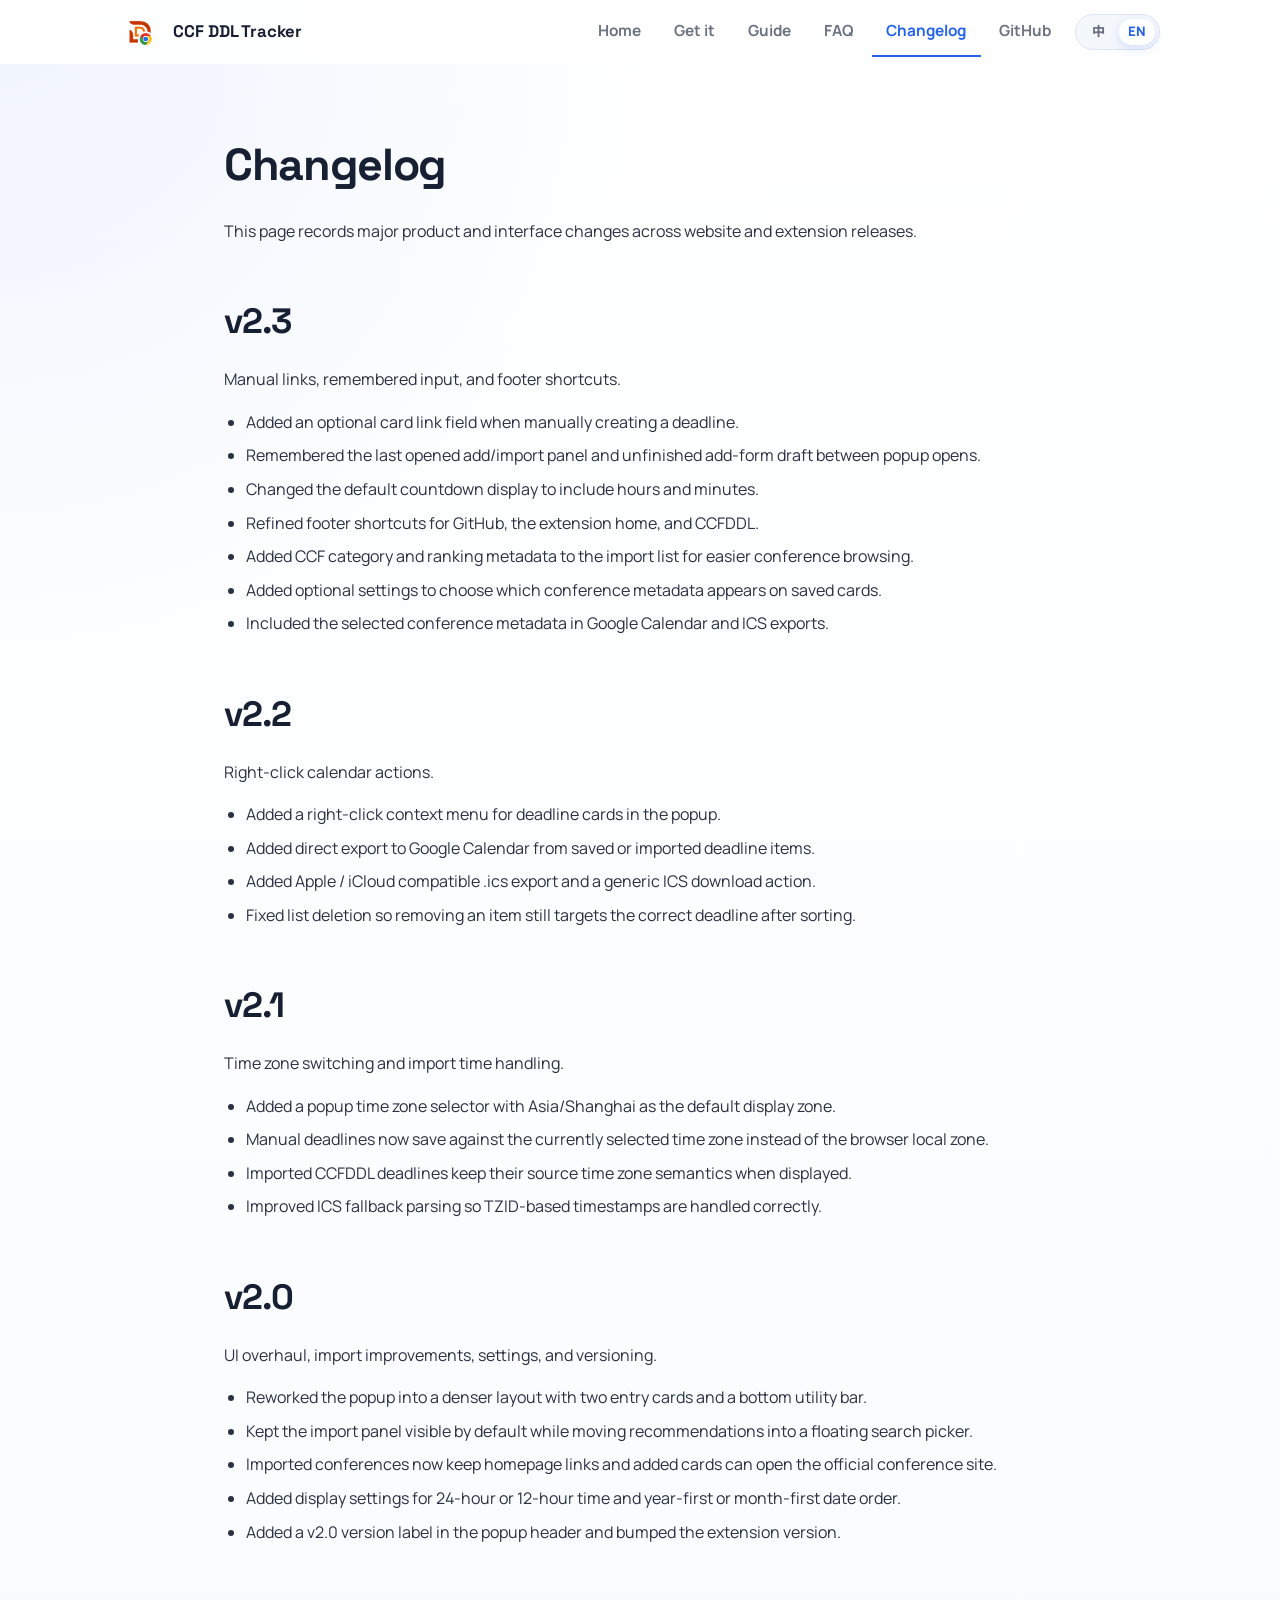
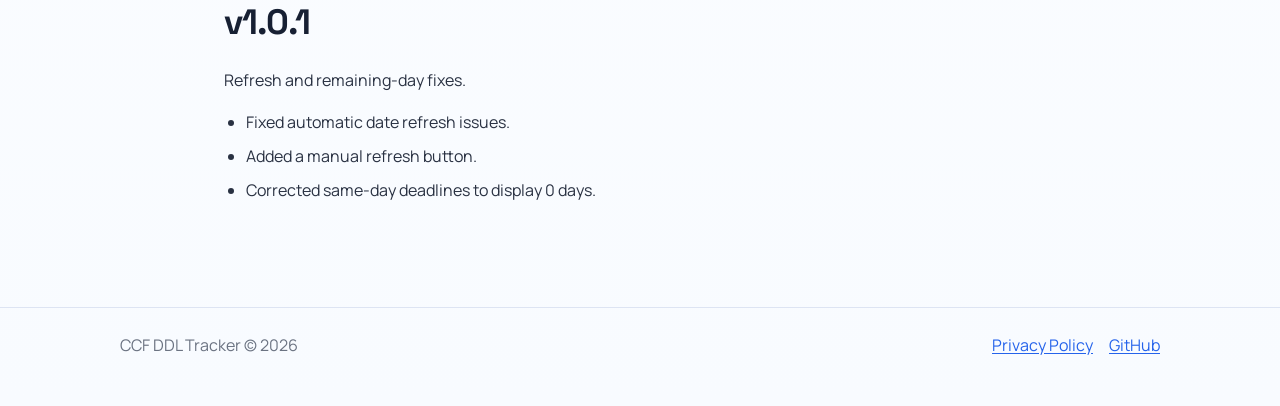
==== website/changelog/index.html @ a26efbf6 "update v2.3" ====
<!DOCTYPE html>
<html lang="en">
<head>
    <meta charset="UTF-8">
    <meta name="viewport" content="width=device-width, initial-scale=1.0">
    <meta
        name="description"
        content="Release notes and update history for CCF DDL Tracker."
        data-i18n-content="meta.description"
    >
    <title>CCF DDL Tracker｜Changelog</title>
    <link rel="preconnect" href="https://fonts.googleapis.com">
    <link rel="preconnect" href="https://fonts.gstatic.com" crossorigin>
    <link
        href="https://fonts.googleapis.com/css2?family=Manrope:wght@400;500;600;700;800&amp;family=Noto+Sans+SC:wght@400;500;600;700;800&amp;family=Space+Grotesk:wght@500;700&amp;display=swap"
        rel="stylesheet"
    >
    <link rel="icon" href="../favicon-16x16.png?v=20260415-logo-large" type="image/png" sizes="16x16">
    <link rel="icon" href="../favicon-32x32.png?v=20260415-logo-large" type="image/png" sizes="32x32">
    <link rel="shortcut icon" href="../favicon-32x32.png?v=20260415-logo-large" type="image/png">
    <link rel="apple-touch-icon" href="../apple-touch-icon.png?v=20260415-logo-large">
    <link rel="stylesheet" href="../style.css">
</head>
<body data-page="changelog">
    <header class="site-header">
        <nav class="nav-shell">
            <a class="brand" href="../" aria-label="CCF DDL Tracker home" data-i18n-aria-label="brand.ariaLabel">
                <img
                    src="../ccf-ddl-tracker-logo.png"
                    alt="CCF DDL Tracker logo"
                    width="500"
                    height="500"
                    data-i18n-alt="brand.logoAlt"
                >
                <span>CCF DDL Tracker</span>
            </a>

            <button
                class="menu-toggle"
                type="button"
                aria-expanded="false"
                aria-controls="nav-panel"
                aria-label="Open site navigation"
                data-menu-toggle
                data-i18n-aria-label="menu.ariaLabel"
            >
                <span></span>
                <span></span>
                <span></span>
            </button>

            <div class="nav-panel" id="nav-panel" data-nav-panel>
                <a href="../" data-i18n="nav.home">Home</a>
                <a href="../get-it/" data-i18n="nav.getIt">Get it</a>
                <a href="../guide/" data-i18n="nav.guide">Guide</a>
                <a href="../faq/" data-i18n="nav.faq">FAQ</a>
                <a class="active" aria-current="page" href="../changelog/" data-i18n="nav.changelog">Changelog</a>
                <a href="https://github.com/jaychempan/ccf-ddl-tracker" target="_blank" rel="noopener noreferrer" data-i18n="nav.github">GitHub</a>
                <button
                    class="language-toggle"
                    type="button"
                    aria-label="Switch website language"
                    data-lang-toggle
                    data-i18n-aria-label="langToggle.ariaLabel"
                >
                    <span data-lang-option="zh">中</span>
                    <span data-lang-option="en">EN</span>
                </button>
            </div>
        </nav>
    </header>

    <main class="site-main">
        <article class="article-shell">
            <h1 data-i18n="changelog.title">Changelog</h1>
            <p data-i18n="changelog.intro">
                This page records major product and interface changes across website and extension releases.
            </p>

            <h2 data-i18n="changelog.v23.title">v2.3</h2>
            <p data-i18n="changelog.v23.subtitle">Manual links, remembered input, and footer shortcuts.</p>
            <ul>
                <li data-i18n="changelog.v23.item1">Added an optional card link field when manually creating a deadline.</li>
                <li data-i18n="changelog.v23.item2">Remembered the last opened add/import panel and unfinished add-form draft between popup opens.</li>
                <li data-i18n="changelog.v23.item3">Changed the default countdown display to include hours and minutes.</li>
                <li data-i18n="changelog.v23.item4">Refined footer shortcuts for GitHub, the extension home, and CCFDDL.</li>
                <li data-i18n="changelog.v23.item5">Added CCF category and ranking metadata to the import list for easier conference browsing.</li>
                <li data-i18n="changelog.v23.item6">Added an optional setting to show conference metadata on saved cards.</li>
                <li data-i18n="changelog.v23.item7">Included conference metadata in Google Calendar and ICS exports.</li>
            </ul>

            <h2 data-i18n="changelog.v22.title">v2.2</h2>
            <p data-i18n="changelog.v22.subtitle">Right-click calendar actions.</p>
            <ul>
                <li data-i18n="changelog.v22.item1">Added a right-click context menu for deadline cards in the popup.</li>
                <li data-i18n="changelog.v22.item2">Added direct export to Google Calendar from saved or imported deadline items.</li>
                <li data-i18n="changelog.v22.item3">Added Apple / iCloud compatible .ics export and a generic ICS download action.</li>
                <li data-i18n="changelog.v22.item4">Fixed list deletion so removing an item still targets the correct deadline after sorting.</li>
            </ul>

            <h2 data-i18n="changelog.v21.title">v2.1</h2>
            <p data-i18n="changelog.v21.subtitle">Time zone switching and import time handling.</p>
            <ul>
                <li data-i18n="changelog.v21.item1">Added a popup time zone selector with Asia/Shanghai as the default display zone.</li>
                <li data-i18n="changelog.v21.item2">Manual deadlines now save against the currently selected time zone instead of the browser local zone.</li>
                <li data-i18n="changelog.v21.item3">Imported CCFDDL deadlines keep their source time zone semantics when displayed.</li>
                <li data-i18n="changelog.v21.item4">Improved ICS fallback parsing so TZID-based timestamps are handled correctly.</li>
            </ul>

            <h2 data-i18n="changelog.v2.title">v2.0</h2>
            <p data-i18n="changelog.v2.subtitle">UI overhaul, import improvements, settings, and versioning.</p>
            <ul>
                <li data-i18n="changelog.v2.item1">Reworked the popup into a denser layout with two entry cards and a bottom utility bar.</li>
                <li data-i18n="changelog.v2.item2">Kept the import panel visible by default while moving recommendations into a floating search picker.</li>
                <li data-i18n="changelog.v2.item3">Imported conferences now keep homepage links and added cards can open the official conference site.</li>
                <li data-i18n="changelog.v2.item4">Added display settings for 24-hour or 12-hour time and year-first or month-first date order.</li>
                <li data-i18n="changelog.v2.item5">Added a v2.0 version label in the popup header and bumped the extension version.</li>
            </ul>

            <h2 data-i18n="changelog.v101.title">v1.0.1</h2>
            <p data-i18n="changelog.v101.subtitle">Refresh and remaining-day fixes.</p>
            <ul>
                <li data-i18n="changelog.v101.item1">Fixed automatic date refresh issues.</li>
                <li data-i18n="changelog.v101.item2">Added a manual refresh button.</li>
                <li data-i18n="changelog.v101.item3">Corrected same-day deadlines to display 0 days.</li>
            </ul>
        </article>
    </main>

    <footer class="site-footer">
        <div class="footer-shell">
            <div>CCF DDL Tracker © 2026</div>
            <div class="footer-links">
                <a href="../privacy/" data-i18n="footer.privacy">Privacy Policy</a>
                <a href="https://github.com/jaychempan/ccf-ddl-tracker" target="_blank" rel="noopener noreferrer" data-i18n="nav.github">GitHub</a>
            </div>
        </div>
    </footer>

    <script src="../script.js"></script>
</body>
</html>
---- website/style.css ----
:root {
    --color-primary: #2563eb;
    --color-primary-strong: #1d4ed8;
    --color-foreground: #172033;
    --color-background: #ffffff;
    --color-border: #dde4f3;
    --color-muted: #6b7382;
    --color-muted-bg: #f4f7fc;
    --color-progress: #f7b733;
    --color-note: #0f6feb;
    --color-note-bg: #eef6ff;
    --color-warning: #9a6700;
    --color-warning-bg: #fff8e8;
    --shadow-soft: 0 18px 40px rgba(23, 32, 51, 0.08);
    --radius: 18px;
    --nav-height: 4rem;
    --max-width: 1040px;
    --home-content-width: 56rem;
}

*,
*::before,
*::after {
    box-sizing: border-box;
}

html {
    scroll-behavior: smooth;
    scrollbar-width: none;
}

body {
    margin: 0;
    color: var(--color-foreground);
    background:
        radial-gradient(circle at top left, rgba(37, 99, 235, 0.07), transparent 28%),
        linear-gradient(180deg, #ffffff 0%, #f8fbff 100%);
    font-family: "Manrope", "Noto Sans SC", "Helvetica Neue", Arial, sans-serif;
    line-height: 1.65;
    -ms-overflow-style: none;
}

html::-webkit-scrollbar,
body::-webkit-scrollbar {
    width: 0;
    height: 0;
}

body.menu-open {
    overflow: hidden;
}

a {
    color: inherit;
    text-decoration: none;
}

img {
    display: block;
    max-width: 100%;
    height: auto;
}

code {
    padding: 0.12rem 0.45rem;
    border-radius: 0.35rem;
    background: #edf2ff;
    color: var(--color-primary-strong);
    font-family: ui-monospace, SFMono-Regular, Menlo, Monaco, Consolas, monospace;
    font-size: 0.92em;
}

.site-header {
    position: sticky;
    top: 0;
    z-index: 20;
    background: rgba(255, 255, 255, 0.9);
    backdrop-filter: blur(16px);
}

.nav-shell,
.site-main,
.footer-shell {
    width: min(calc(100% - 2rem), var(--max-width));
    margin: 0 auto;
}

.nav-shell {
    display: flex;
    align-items: center;
    min-height: var(--nav-height);
    gap: 1rem;
}

.brand {
    display: inline-flex;
    align-items: center;
    gap: 0.8rem;
    font-family: "Space Grotesk", "Noto Sans SC", "Helvetica Neue", Arial, sans-serif;
    font-size: 1.05rem;
    font-weight: 700;
}

.brand img {
    width: 40px;
    height: 40px;
    border-radius: 12px;
}

.nav-panel {
    display: flex;
    align-items: center;
    gap: 0.25rem;
    margin-left: auto;
}

.nav-panel a {
    display: block;
    padding: 0.7rem 0.9rem;
    border-bottom: 2px solid transparent;
    color: var(--color-muted);
    font-size: 0.96rem;
    font-weight: 700;
    transition: color 0.18s ease, border-color 0.18s ease;
}

.nav-panel a:hover,
.nav-panel a:focus-visible,
.nav-panel a.active {
    color: var(--color-primary);
    border-color: currentColor;
}

.language-toggle {
    display: inline-flex;
    align-items: center;
    gap: 0.2rem;
    margin-left: 0.35rem;
    padding: 0.28rem;
    border: 1px solid var(--color-border);
    border-radius: 999px;
    background: rgba(244, 247, 252, 0.96);
    color: var(--color-muted);
    cursor: pointer;
    font: inherit;
}

.language-toggle span {
    display: inline-flex;
    align-items: center;
    justify-content: center;
    min-width: 2.2rem;
    padding: 0.38rem 0.55rem;
    border-radius: 999px;
    font-size: 0.82rem;
    font-weight: 800;
    line-height: 1;
    transition: background 0.18s ease, color 0.18s ease, box-shadow 0.18s ease;
}

.language-toggle:hover,
.language-toggle:focus-visible {
    border-color: rgba(37, 99, 235, 0.3);
}

html[lang="zh-CN"] .language-toggle [data-lang-option="zh"],
html[lang="en"] .language-toggle [data-lang-option="en"] {
    background: var(--color-background);
    color: var(--color-primary);
    box-shadow: 0 4px 12px rgba(37, 99, 235, 0.14);
}

.menu-toggle {
    display: none;
    margin-left: auto;
    width: 44px;
    height: 44px;
    padding: 0;
    border: 1px solid var(--color-border);
    border-radius: 12px;
    background: var(--color-background);
    cursor: pointer;
}

.menu-toggle span {
    display: block;
    width: 18px;
    height: 2px;
    margin: 4px auto;
    border-radius: 999px;
    background: var(--color-foreground);
    transition: transform 0.22s ease, opacity 0.22s ease;
}

.menu-toggle[aria-expanded="true"] span:nth-child(1) {
    transform: translateY(6px) rotate(45deg);
}

.menu-toggle[aria-expanded="true"] span:nth-child(2) {
    opacity: 0;
}

.menu-toggle[aria-expanded="true"] span:nth-child(3) {
    transform: translateY(-6px) rotate(-45deg);
}

.site-main {
    padding: 4rem 0 5rem;
}

.page-home .project-info,
.page-home .hero-actions,
.page-home .preview-showcase,
.page-home .article-shell {
    max-width: var(--home-content-width);
    margin-left: auto;
    margin-right: auto;
}

.project-info {
    text-align: center;
}

.project-icon {
    display: block;
    width: 92px;
    height: 92px;
    margin: 0 auto 1.1rem;
}

.project-icon img {
    width: 100%;
    height: 100%;
    object-fit: contain;
}

.project-info h1,
.article-shell h1,
.article-shell h2,
.article-shell h3,
.preview-copy h3 {
    font-family: "Space Grotesk", "Noto Sans SC", "Helvetica Neue", Arial, sans-serif;
    letter-spacing: -0.03em;
}

.project-info h1 {
    margin: 0;
    font-size: clamp(2.5rem, 5vw, 3.4rem);
}

.project-subtitle {
    margin: 1rem auto 0;
    max-width: 40rem;
    color: var(--color-muted);
    font-size: 1.35rem;
}

.hero-actions {
    display: flex;
    justify-content: center;
    gap: 0.75rem;
    margin: 2rem 0 3rem;
}

.button {
    display: inline-flex;
    align-items: center;
    justify-content: center;
    padding: 0.62rem 1.35rem;
    border: 1px solid var(--color-primary);
    border-radius: 999px;
    background: var(--color-background);
    color: var(--color-primary);
    font-size: 0.96rem;
    font-weight: 700;
    line-height: 1.2;
    transition: transform 0.18s ease, box-shadow 0.18s ease, color 0.18s ease;
}

.button:hover,
.button:focus-visible {
    transform: translateY(-1px);
}

.button-primary {
    background: var(--color-primary);
    color: #ffffff;
}

.button-secondary {
    background: var(--color-background);
}

.preview-showcase {
    margin: 0 auto 3rem;
}

.preview-dots {
    display: flex;
    align-items: center;
    justify-content: center;
    gap: 0.55rem;
    margin-top: 1rem;
}

.preview-dot {
    width: 0.58rem;
    height: 0.58rem;
    padding: 0;
    border: 0;
    border-radius: 50%;
    background: rgba(23, 32, 51, 0.18);
    cursor: pointer;
    transition: transform 0.18s ease, background-color 0.18s ease, opacity 0.18s ease;
    opacity: 0.7;
}

.preview-dot:hover,
.preview-dot:focus-visible {
    background: rgba(23, 32, 51, 0.28);
    opacity: 1;
}

.preview-dot:focus-visible {
    outline: 2px solid rgba(37, 99, 235, 0.28);
    outline-offset: 3px;
}

.preview-dot.is-active {
    background: rgba(37, 99, 235, 0.7);
    transform: scale(1.08);
    opacity: 1;
}

.preview-scroller {
    display: grid;
    grid-auto-flow: column;
    grid-auto-columns: 100%;
    gap: 1rem;
    overflow-x: auto;
    padding-bottom: 0;
    scroll-snap-type: x mandatory;
    overscroll-behavior-x: contain;
    scrollbar-width: none;
    -ms-overflow-style: none;
}

.preview-scroller::-webkit-scrollbar {
    display: none;
}

.preview-panel {
    display: grid;
    grid-template-columns: minmax(0, 0.95fr) minmax(0, 1.25fr);
    align-items: center;
    gap: 1.5rem;
    min-width: 0;
    margin: 0;
    padding: 1.5rem;
    border: 1px solid var(--color-border);
    border-radius: calc(var(--radius) + 4px);
    background: linear-gradient(180deg, #ffffff 0%, #f8fbff 100%);
    box-shadow: var(--shadow-soft);
    scroll-snap-align: start;
}

.preview-panel img {
    border-radius: 1rem;
    border: 1px solid var(--color-border);
}

.preview-copy h3 {
    margin: 0.35rem 0 0.9rem;
    font-size: clamp(1.6rem, 3vw, 2.25rem);
}

.preview-copy p {
    margin: 0;
    color: var(--color-muted);
}

.eyebrow {
    color: var(--color-primary);
    font-size: 0.8rem;
    font-weight: 800;
    letter-spacing: 0.16em;
    text-transform: uppercase;
}

.article-shell {
    max-width: 52rem;
    margin: 0 auto;
}

.article-shell > :first-child {
    margin-top: 0;
}

.article-shell h1 {
    margin: 0 0 1rem;
    font-size: clamp(2.1rem, 4vw, 2.8rem);
}

.article-shell h2 {
    margin: 3rem 0 1rem;
    font-size: clamp(1.8rem, 3vw, 2.2rem);
    scroll-margin-top: 5.25rem;
}

.article-shell h3 {
    margin: 2rem 0 0.6rem;
    font-size: 1.35rem;
}

.article-shell p,
.article-shell li {
    color: #293142;
}

.article-shell p {
    margin: 0 0 1rem;
}

.article-shell ul,
.article-shell ol {
    margin: 0 0 1.5rem;
    padding-left: 1.35rem;
}

.article-shell li + li {
    margin-top: 0.45rem;
}

.article-shell a,
.footer-links a {
    color: var(--color-primary);
    text-decoration: underline;
    text-underline-offset: 0.14em;
}

.home-features ul {
    padding: 0;
    list-style: none;
}

.home-features > ul {
    display: grid;
    grid-template-columns: repeat(auto-fit, minmax(min(100%, 16rem), 1fr));
    gap: 1rem;
    margin: 0;
}

.home-features > ul > li {
    display: flex;
    flex-direction: column;
    min-width: 0;
    min-height: 100%;
    margin: 0;
    padding: 1.25rem;
    border: 1px solid var(--color-border);
    border-radius: var(--radius);
    background: var(--color-background);
    font-family: "Space Grotesk", "Noto Sans SC", "Helvetica Neue", Arial, sans-serif;
    font-size: 1.1rem;
    font-weight: 700;
}

.home-features > ul > li + li {
    margin-top: 0;
}

.feature-title {
    display: flex;
    align-items: flex-start;
    min-height: 2.6rem;
    line-height: 1.2;
    overflow-wrap: anywhere;
}

.home-features > ul > li > ul {
    flex: 1 1 auto;
    margin-top: 0.8rem;
    padding-left: 1.1rem;
    list-style: disc;
}

.home-features > ul > li > ul li {
    color: var(--color-muted);
    font-family: "Manrope", "Noto Sans SC", "Helvetica Neue", Arial, sans-serif;
    font-size: 0.98rem;
    font-weight: 500;
}

.markdown-alert {
    margin: 1.5rem 0;
    padding: 0.9rem 1rem;
    border-left: 0.25rem solid;
    border-radius: 0 0.75rem 0.75rem 0;
}

.markdown-alert-title {
    margin: 0 0 0.35rem;
    font-size: 0.92rem;
    font-weight: 800;
    text-transform: uppercase;
    letter-spacing: 0.05em;
}

.markdown-alert-note {
    border-left-color: var(--color-note);
    background: var(--color-note-bg);
}

.markdown-alert-note .markdown-alert-title {
    color: var(--color-note);
}

.markdown-alert-warning {
    border-left-color: var(--color-warning);
    background: var(--color-warning-bg);
}

.markdown-alert-warning .markdown-alert-title {
    color: var(--color-warning);
}

.button-list ul {
    display: flex;
    flex-wrap: wrap;
    align-items: stretch;
    gap: 1rem;
    margin: 0;
    padding: 0;
    list-style: none;
}

.button-list li {
    display: flex;
    flex: 1 1 220px;
    min-height: 4.5rem;
    margin: 0;
}

.button-list li + li {
    margin-top: 0;
}

.button-list a {
    display: flex;
    flex: 1 1 auto;
    width: 100%;
    height: 100%;
    align-items: center;
    gap: 0.9rem;
    min-height: 4.5rem;
    padding: 0;
    border: 0;
    border-radius: 0;
    background: transparent;
    color: rgba(23, 32, 51, 0.84);
    text-decoration: none;
    box-shadow: none;
    line-height: 1.2;
    transition: color 0.18s ease, opacity 0.18s ease;
}

.button-list a:hover,
.button-list a:focus-visible {
    color: var(--color-primary);
}

.button-logo-slot {
    display: inline-flex;
    flex: 0 0 3.15rem;
    align-items: center;
    justify-content: center;
    width: 3.15rem;
    min-width: 3.15rem;
    height: 100%;
}

.button-label {
    display: flex;
    flex: 1 1 auto;
    align-items: center;
    min-height: 4.5rem;
    line-height: 1.15;
}

.button-logo {
    width: 2.1rem;
    height: 2.1rem;
    display: block;
    object-fit: contain;
}

.button-logo-github {
    width: 2.1rem;
    height: 2.1rem;
}

.button-logo-ccfddl {
    width: 2.7rem;
    height: 2.7rem;
}

.panel {
    margin: 1.5rem 0;
    padding: 1.2rem 1.25rem;
    border: 1px solid var(--color-border);
    border-radius: var(--radius);
    background: var(--color-background);
    box-shadow: var(--shadow-soft);
}

.panel > :last-child {
    margin-bottom: 0;
}

.site-footer {
    border-top: 1px solid var(--color-border);
}

.footer-shell {
    display: flex;
    justify-content: space-between;
    align-items: center;
    gap: 1rem;
    padding: 1.5rem 0 3rem;
    color: var(--color-muted);
}

.footer-links {
    display: flex;
    gap: 1rem;
    flex-wrap: wrap;
}

@media (max-width: 880px) {
    .preview-panel {
        grid-template-columns: 1fr;
    }
}

@media (max-width: 720px) {
    .site-main,
    .nav-shell,
    .footer-shell {
        width: min(calc(100% - 1.2rem), var(--max-width));
    }

    .menu-toggle {
        display: block;
    }

    .nav-panel {
        position: fixed;
        top: calc(var(--nav-height) + 0.35rem);
        left: 0.6rem;
        right: 0.6rem;
        display: grid;
        gap: 0.2rem;
        padding: 0.85rem;
        border: 1px solid var(--color-border);
        border-radius: 1rem;
        background: rgba(255, 255, 255, 0.98);
        box-shadow: var(--shadow-soft);
        opacity: 0;
        pointer-events: none;
        transform: translateY(-10px);
        transition: opacity 0.18s ease, transform 0.18s ease;
    }

    .menu-open .nav-panel {
        opacity: 1;
        pointer-events: auto;
        transform: translateY(0);
    }

    .nav-panel a {
        padding: 0.75rem;
        text-align: center;
    }

    .language-toggle {
        justify-content: center;
        width: 100%;
        margin-left: 0;
        margin-top: 0.2rem;
        padding: 0.42rem;
    }

    .hero-actions,
    .button-list ul,
    .footer-shell {
        flex-direction: column;
        align-items: stretch;
    }

    .project-subtitle {
        font-size: 1.15rem;
    }

    .project-icon {
        width: 76px;
        height: 76px;
    }

    .home-features > ul {
        grid-template-columns: 1fr;
    }

    .home-features > ul > li {
        padding: 1rem;
    }

    .feature-title {
        min-height: 0;
    }
}
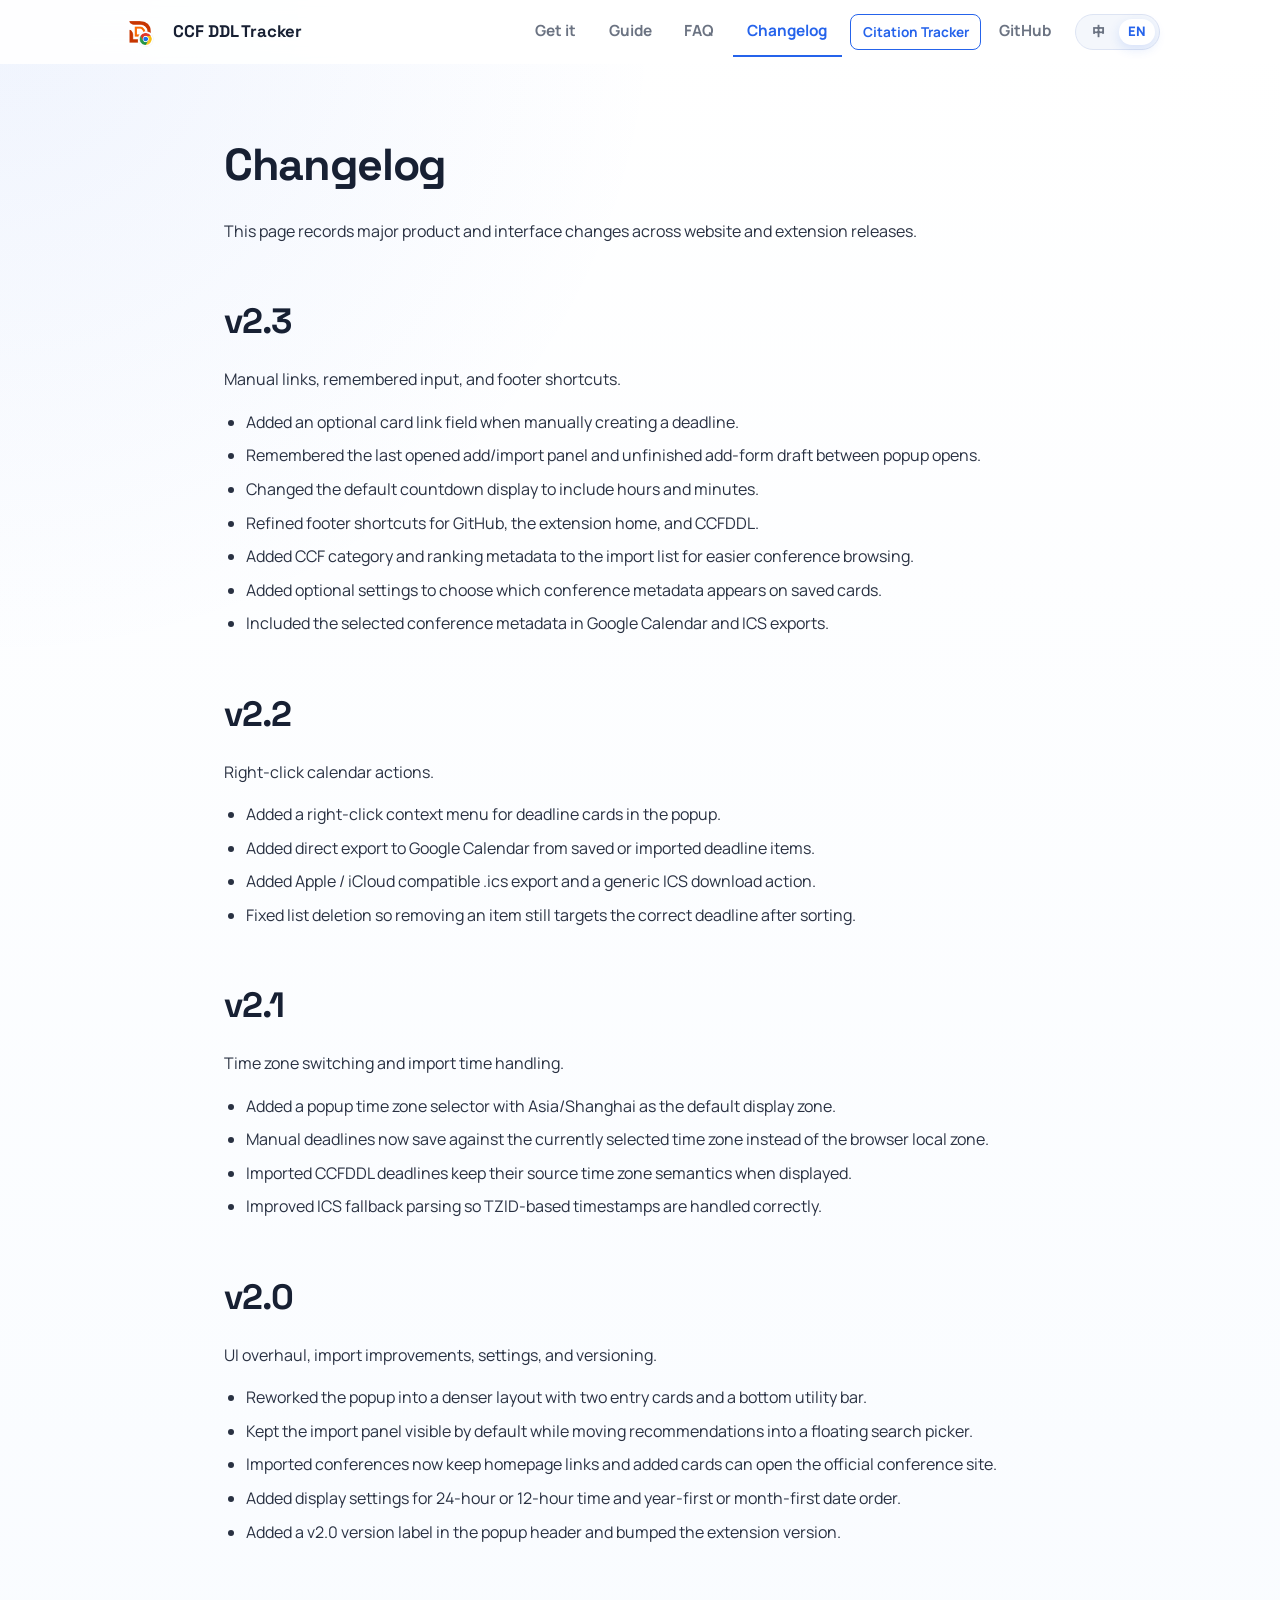
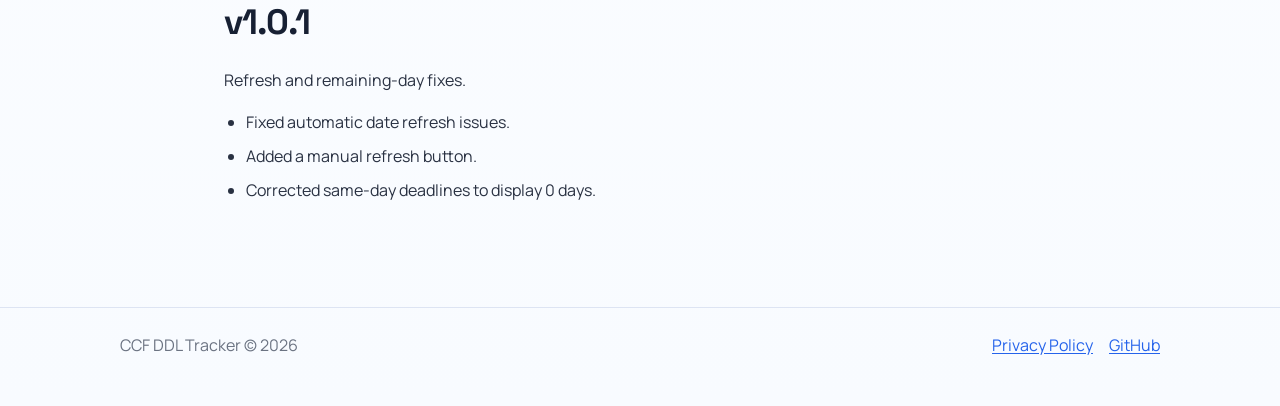
==== commit 771f4bde: "update" ====
--- a/website/changelog/index.html
+++ b/website/changelog/index.html
@@ -50,11 +50,11 @@
             </button>
 
             <div class="nav-panel" id="nav-panel" data-nav-panel>
-                <a href="../" data-i18n="nav.home">Home</a>
                 <a href="../get-it/" data-i18n="nav.getIt">Get it</a>
                 <a href="../guide/" data-i18n="nav.guide">Guide</a>
                 <a href="../faq/" data-i18n="nav.faq">FAQ</a>
                 <a class="active" aria-current="page" href="../changelog/" data-i18n="nav.changelog">Changelog</a>
+                <a class="nav-badge" href="http://jianchengpan.space/citation-tracker/" target="_blank" rel="noopener noreferrer" data-i18n="nav.citationTracker">Citation Tracker</a>
                 <a href="https://github.com/jaychempan/ccf-ddl-tracker" target="_blank" rel="noopener noreferrer" data-i18n="nav.github">GitHub</a>
                 <button
                     class="language-toggle"
--- a/website/style.css
+++ b/website/style.css
@@ -131,6 +131,24 @@
     border-color: currentColor;
 }
 
+.nav-badge {
+    margin-left: 0.3rem;
+    padding: 0.35rem 0.7rem !important;
+    border: 1.5px solid var(--color-primary) !important;
+    border-radius: 0.5rem;
+    color: var(--color-primary) !important;
+    font-size: 0.85rem !important;
+    font-weight: 600;
+    transition: background 0.18s ease, color 0.18s ease;
+}
+
+.nav-badge:hover,
+.nav-badge:focus-visible {
+    background: var(--color-primary);
+    color: #fff !important;
+    border-color: var(--color-primary) !important;
+}
+
 .language-toggle {
     display: inline-flex;
     align-items: center;
@@ -682,6 +700,11 @@
         text-align: center;
     }
 
+    .nav-badge {
+        margin-left: 0;
+        margin-top: 0.3rem;
+    }
+
     .language-toggle {
         justify-content: center;
         width: 100%;
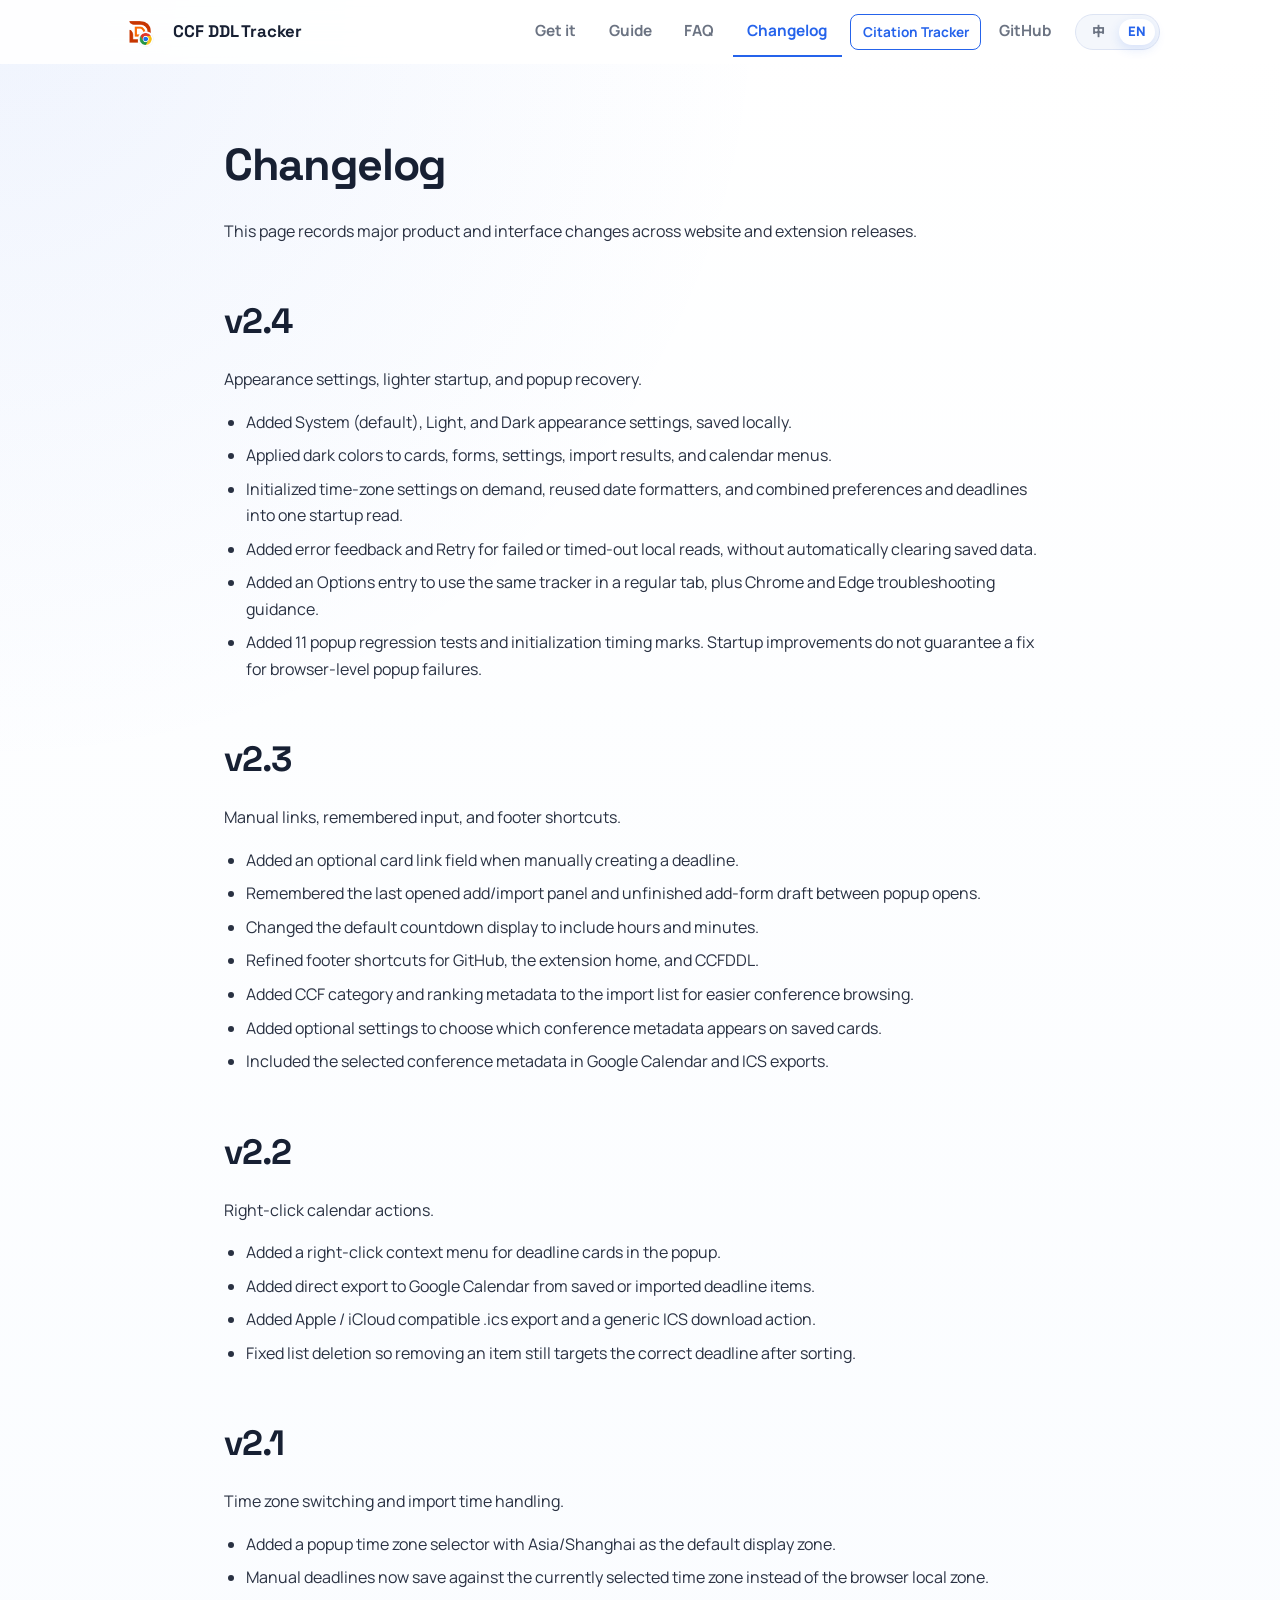
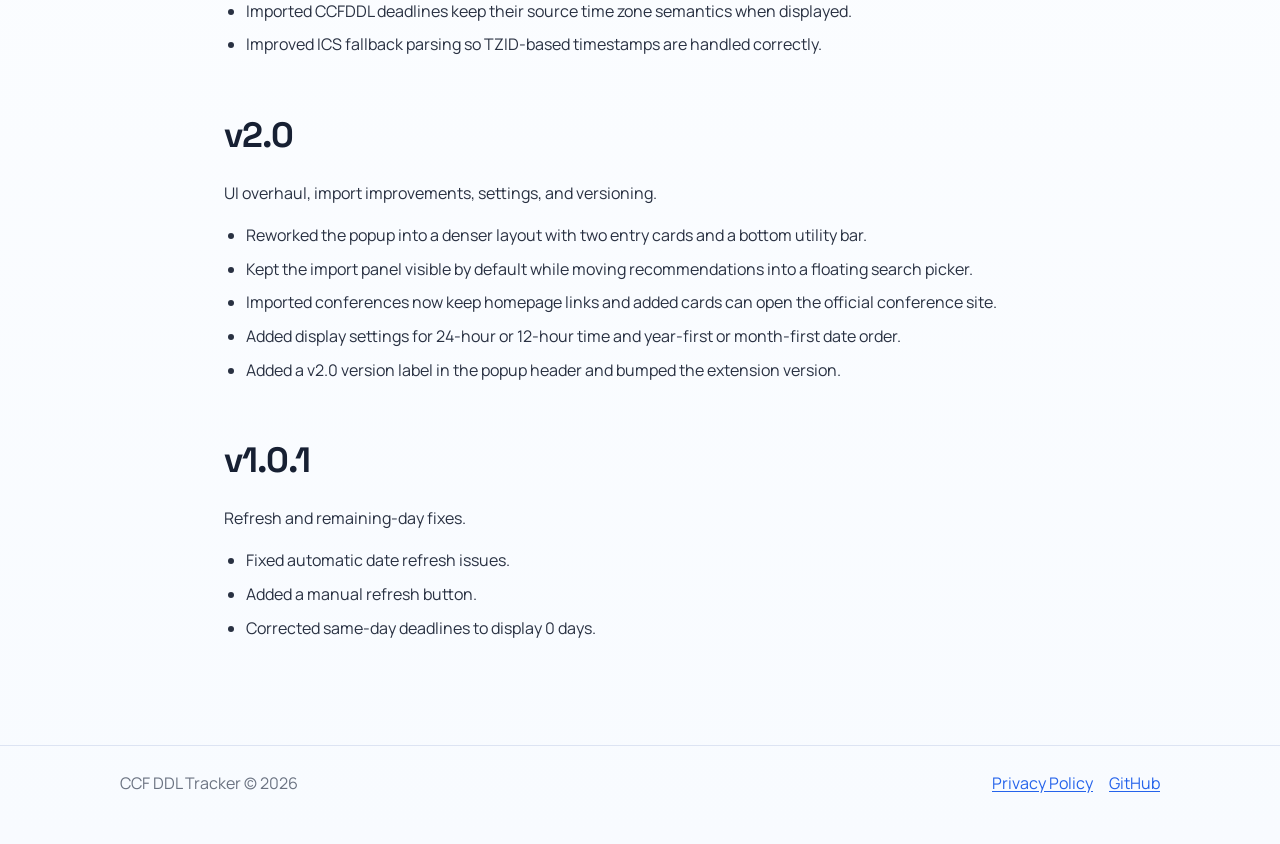
==== commit aac3f7c9: "Release v2.4: improve popup startup and recovery" ====
--- a/website/changelog/index.html
+++ b/website/changelog/index.html
@@ -77,6 +77,17 @@
                 This page records major product and interface changes across website and extension releases.
             </p>
 
+            <h2 data-i18n="changelog.v24.title">v2.4</h2>
+            <p data-i18n="changelog.v24.subtitle">Appearance settings, lighter startup, and popup recovery.</p>
+            <ul>
+                <li data-i18n="changelog.v24.item1">Added System (default), Light, and Dark appearance settings, saved locally.</li>
+                <li data-i18n="changelog.v24.item2">Applied dark colors to cards, forms, settings, import results, and calendar menus.</li>
+                <li data-i18n="changelog.v24.item3">Initialized time-zone settings on demand, reused date formatters, and combined preferences and deadlines into one startup read.</li>
+                <li data-i18n="changelog.v24.item4">Added error feedback and Retry for failed or timed-out local reads, without automatically clearing saved data.</li>
+                <li data-i18n="changelog.v24.item5">Added an Options entry to use the same tracker in a regular tab, plus Chrome and Edge troubleshooting guidance.</li>
+                <li data-i18n="changelog.v24.item6">Added 11 popup regression tests and initialization timing marks. Startup improvements do not guarantee a fix for browser-level popup failures.</li>
+            </ul>
+
             <h2 data-i18n="changelog.v23.title">v2.3</h2>
             <p data-i18n="changelog.v23.subtitle">Manual links, remembered input, and footer shortcuts.</p>
             <ul>
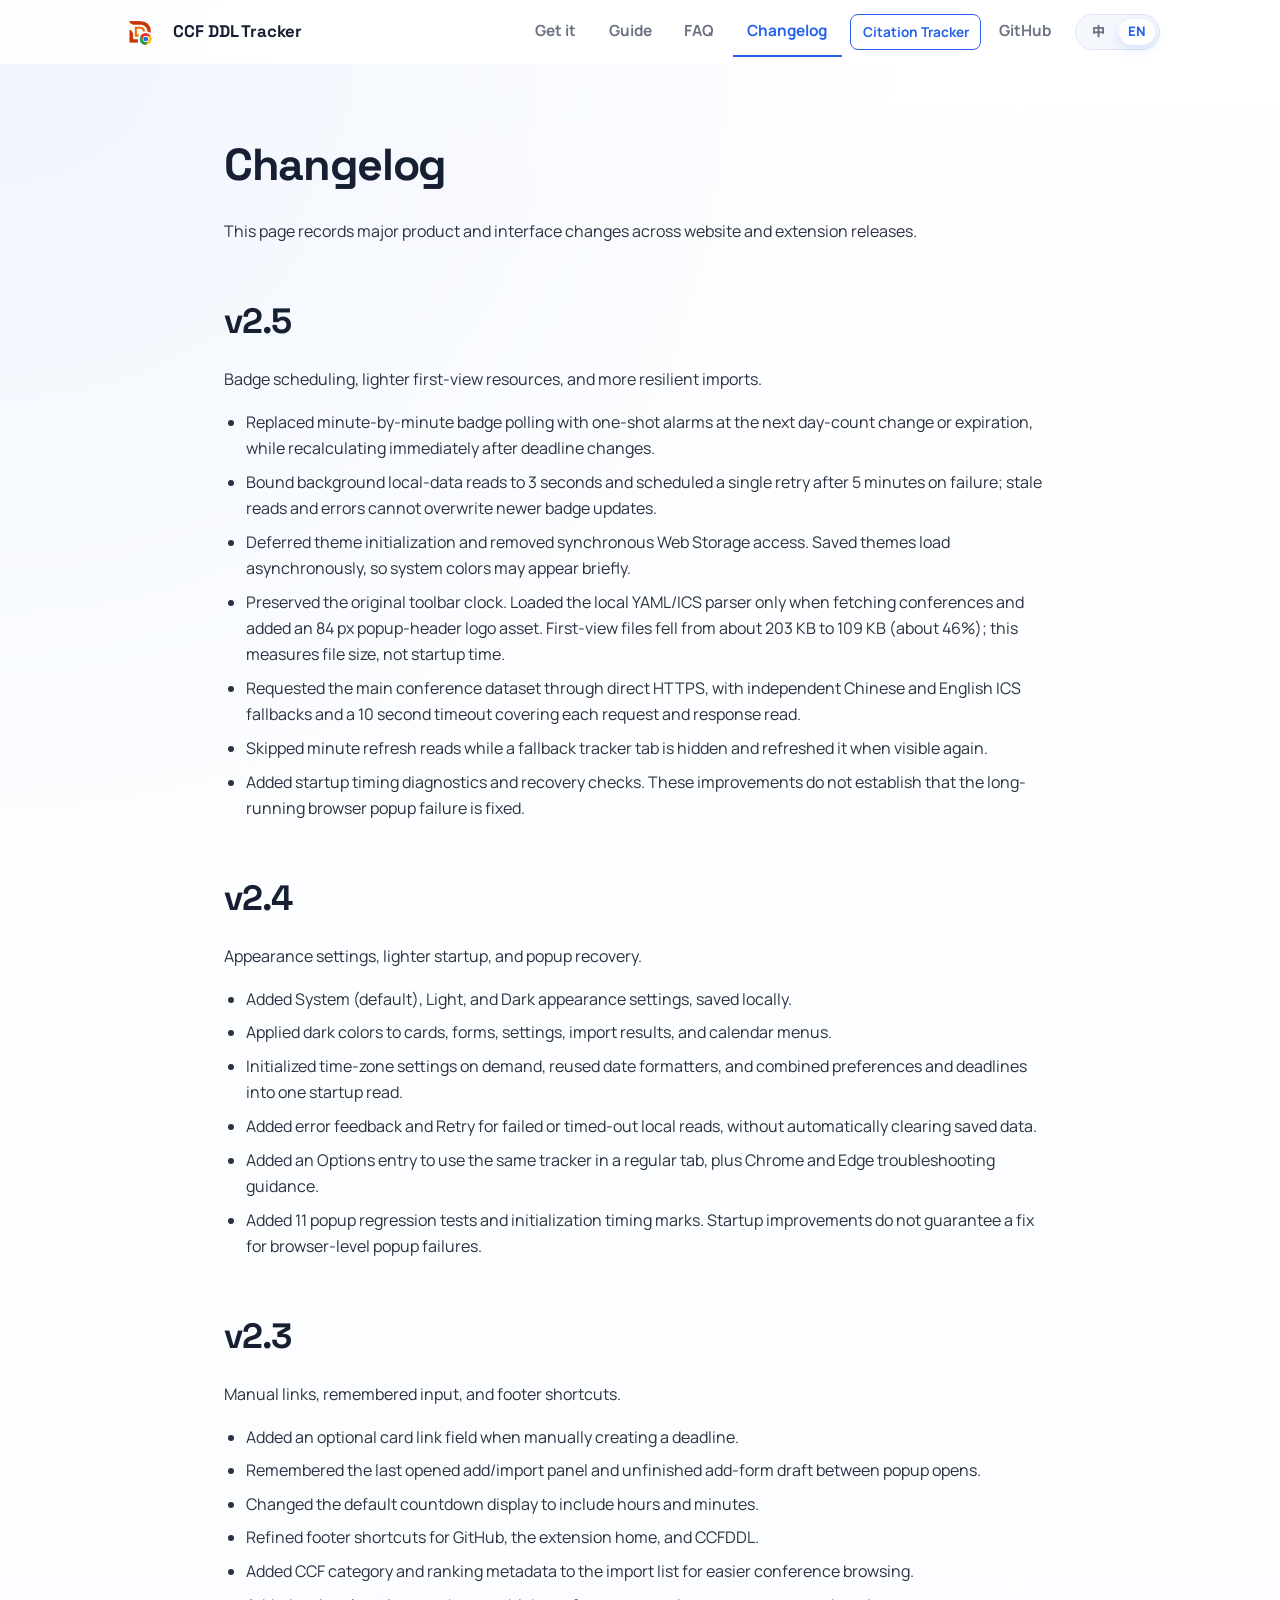
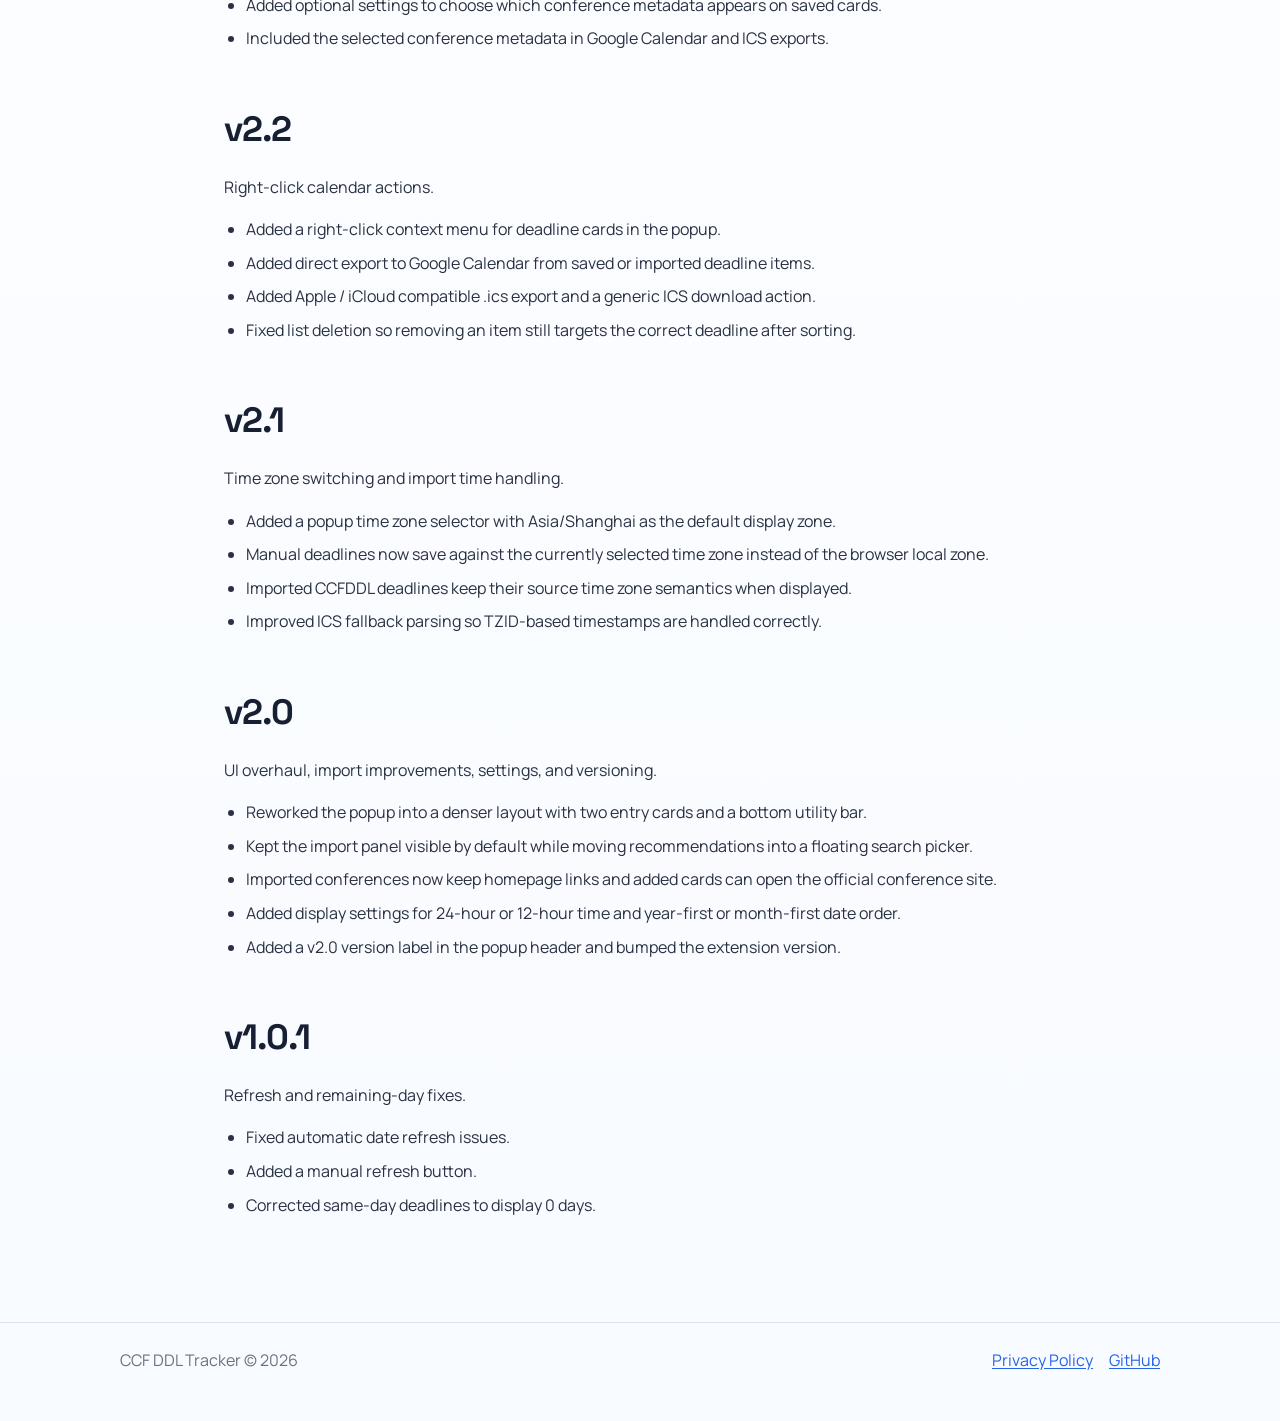
==== commit b18e2daa: "Release v2.5 with scheduled badges and resilient conference imports" ====
--- a/website/changelog/index.html
+++ b/website/changelog/index.html
@@ -77,6 +77,18 @@
                 This page records major product and interface changes across website and extension releases.
             </p>
 
+            <h2 data-i18n="changelog.v25.title">v2.5</h2>
+            <p data-i18n="changelog.v25.subtitle">Badge scheduling, lighter first-view resources, and more resilient imports.</p>
+            <ul>
+                <li data-i18n="changelog.v25.item1">Replaced minute-by-minute badge polling with one-shot alarms at the next day-count change or expiration, while recalculating immediately after deadline changes.</li>
+                <li data-i18n="changelog.v25.item2">Bound background local-data reads to 3 seconds and scheduled a single retry after 5 minutes on failure; stale reads and errors cannot overwrite newer badge updates.</li>
+                <li data-i18n="changelog.v25.item3">Deferred theme initialization and removed synchronous Web Storage access. Saved themes load asynchronously, so system colors may appear briefly.</li>
+                <li data-i18n="changelog.v25.item4">Preserved the original toolbar clock. Loaded the local YAML/ICS parser only when fetching conferences and added an 84 px popup-header logo asset. First-view files fell from about 203 KB to 109 KB (about 46%); this measures file size, not startup time.</li>
+                <li data-i18n="changelog.v25.item5">Requested the main conference dataset through direct HTTPS, with independent Chinese and English ICS fallbacks and a 10 second timeout covering each request and response read.</li>
+                <li data-i18n="changelog.v25.item6">Skipped minute refresh reads while a fallback tracker tab is hidden and refreshed it when visible again.</li>
+                <li data-i18n="changelog.v25.item7">Added startup timing diagnostics and recovery checks. These improvements do not establish that the long-running browser popup failure is fixed.</li>
+            </ul>
+
             <h2 data-i18n="changelog.v24.title">v2.4</h2>
             <p data-i18n="changelog.v24.subtitle">Appearance settings, lighter startup, and popup recovery.</p>
             <ul>
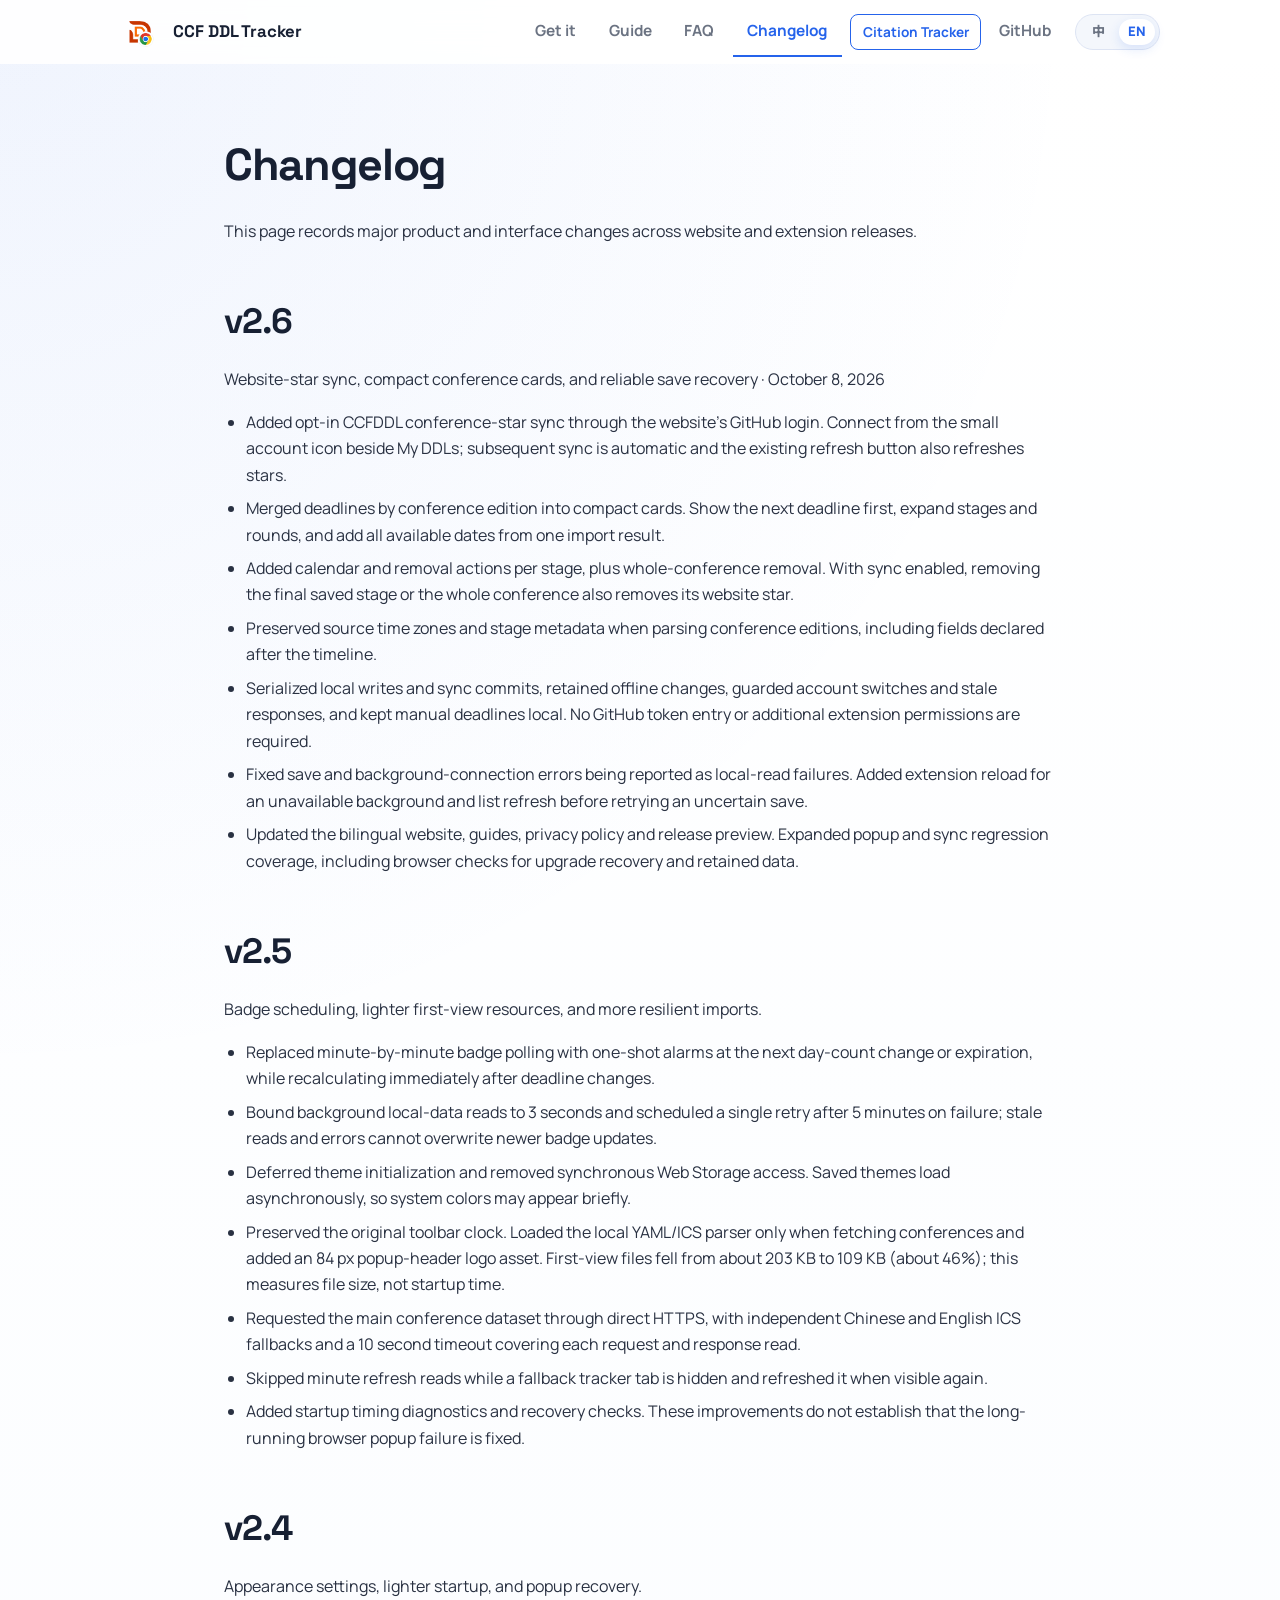
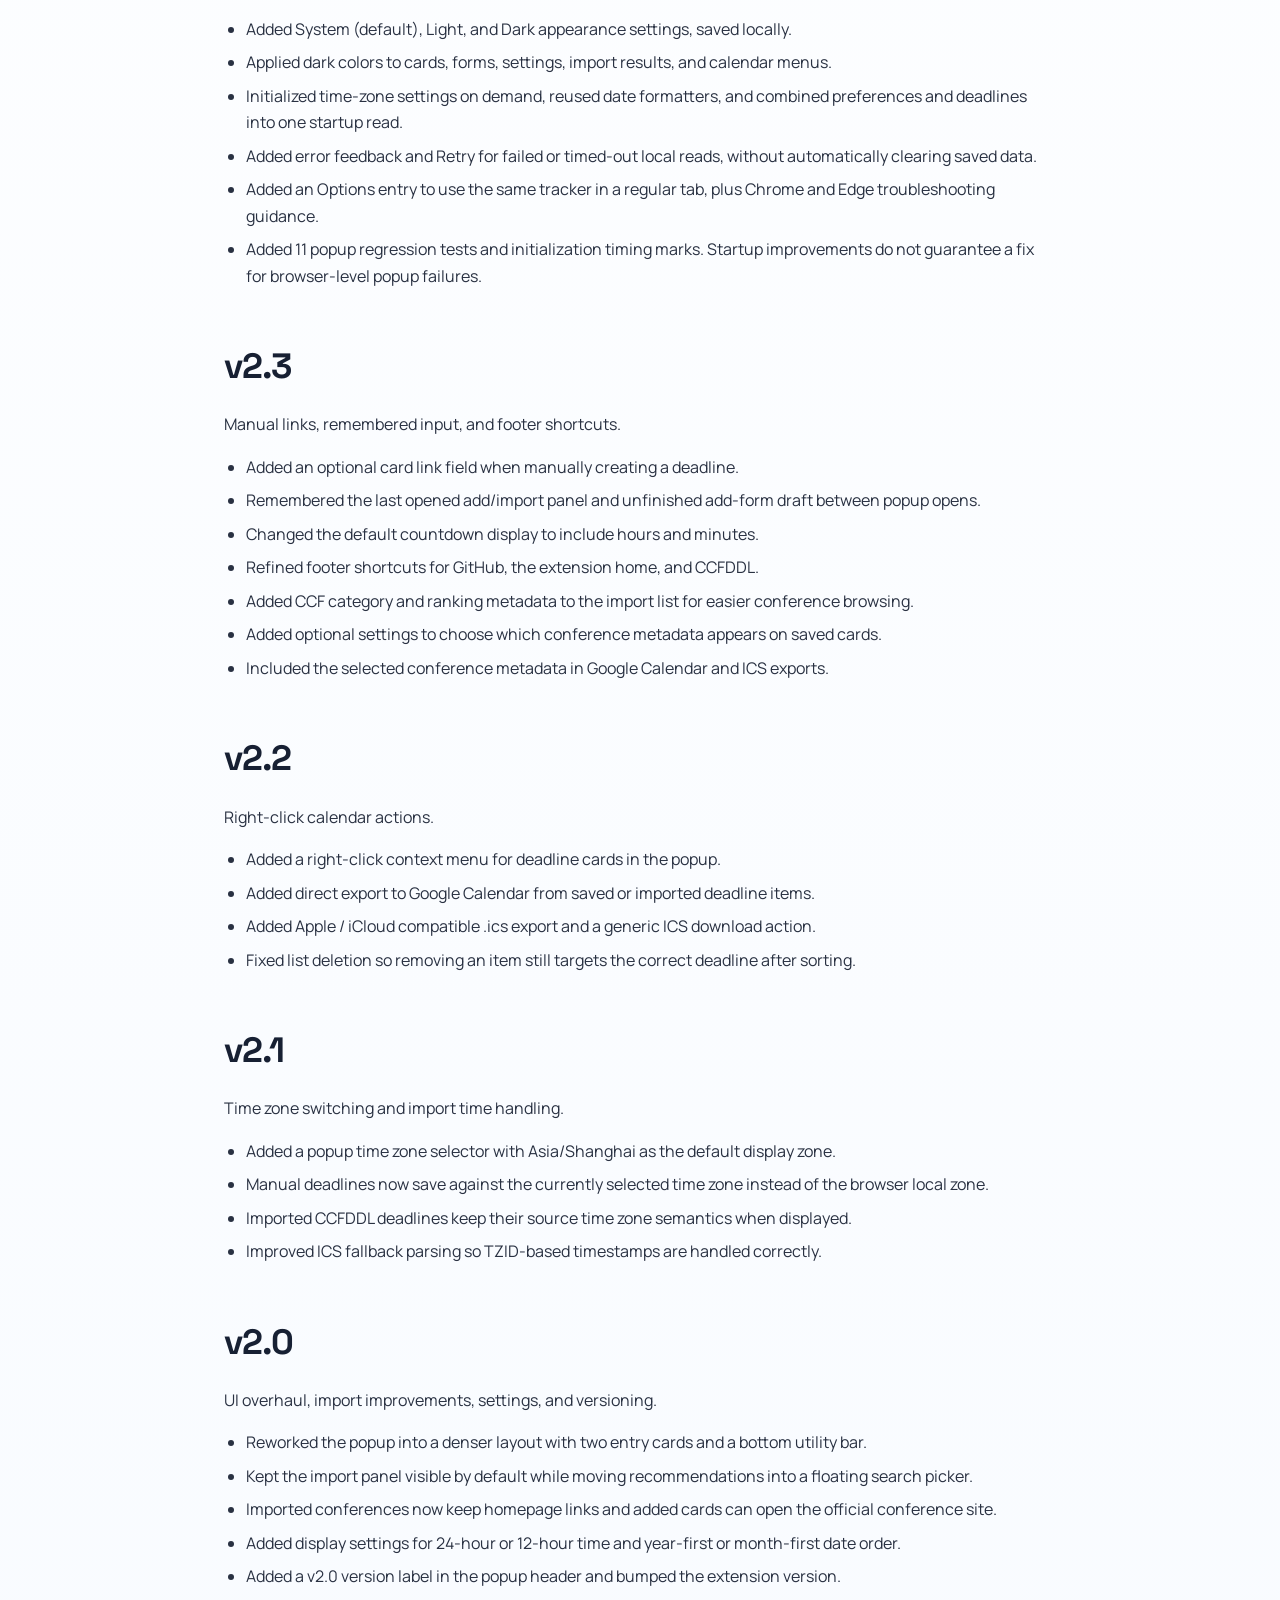
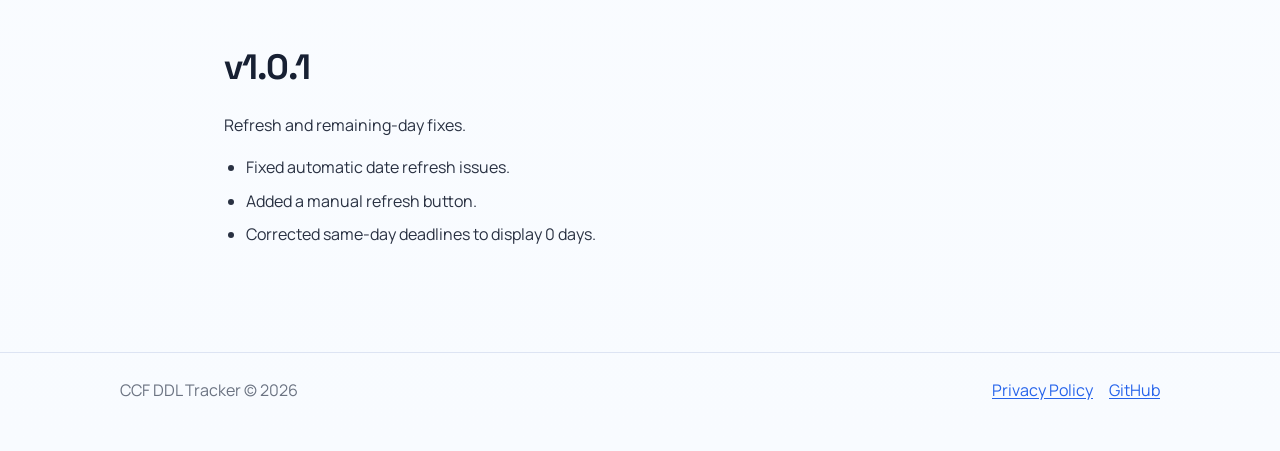
==== commit ea8ceabe: "Release v2.6 with CCFDDL star sync and compact conference cards" ====
--- a/website/changelog/index.html
+++ b/website/changelog/index.html
@@ -76,6 +76,18 @@
             <p data-i18n="changelog.intro">
                 This page records major product and interface changes across website and extension releases.
             </p>
+
+            <h2 data-i18n="changelog.v26.title">v2.6</h2>
+            <p data-i18n="changelog.v26.subtitle">Website-star sync, compact conference cards, and reliable save recovery · October 8, 2026</p>
+            <ul>
+                <li data-i18n="changelog.v26.item1">Added opt-in CCFDDL conference-star sync through the website’s GitHub login. Connect from the small account icon beside My DDLs; subsequent sync is automatic and the existing refresh button also refreshes stars.</li>
+                <li data-i18n="changelog.v26.item2">Merged deadlines by conference edition into compact cards. Show the next deadline first, expand stages and rounds, and add all available dates from one import result.</li>
+                <li data-i18n="changelog.v26.item3">Added calendar and removal actions per stage, plus whole-conference removal. With sync enabled, removing the final saved stage or the whole conference also removes its website star.</li>
+                <li data-i18n="changelog.v26.item4">Preserved source time zones and stage metadata when parsing conference editions, including fields declared after the timeline.</li>
+                <li data-i18n="changelog.v26.item5">Serialized local writes and sync commits, retained offline changes, guarded account switches and stale responses, and kept manual deadlines local. No GitHub token entry or additional extension permissions are required.</li>
+                <li data-i18n="changelog.v26.item6">Fixed save and background-connection errors being reported as local-read failures. Added extension reload for an unavailable background and list refresh before retrying an uncertain save.</li>
+                <li data-i18n="changelog.v26.item7">Updated the bilingual website, guides, privacy policy and release preview. Expanded popup and sync regression coverage, including browser checks for upgrade recovery and retained data.</li>
+            </ul>
 
             <h2 data-i18n="changelog.v25.title">v2.5</h2>
             <p data-i18n="changelog.v25.subtitle">Badge scheduling, lighter first-view resources, and more resilient imports.</p>
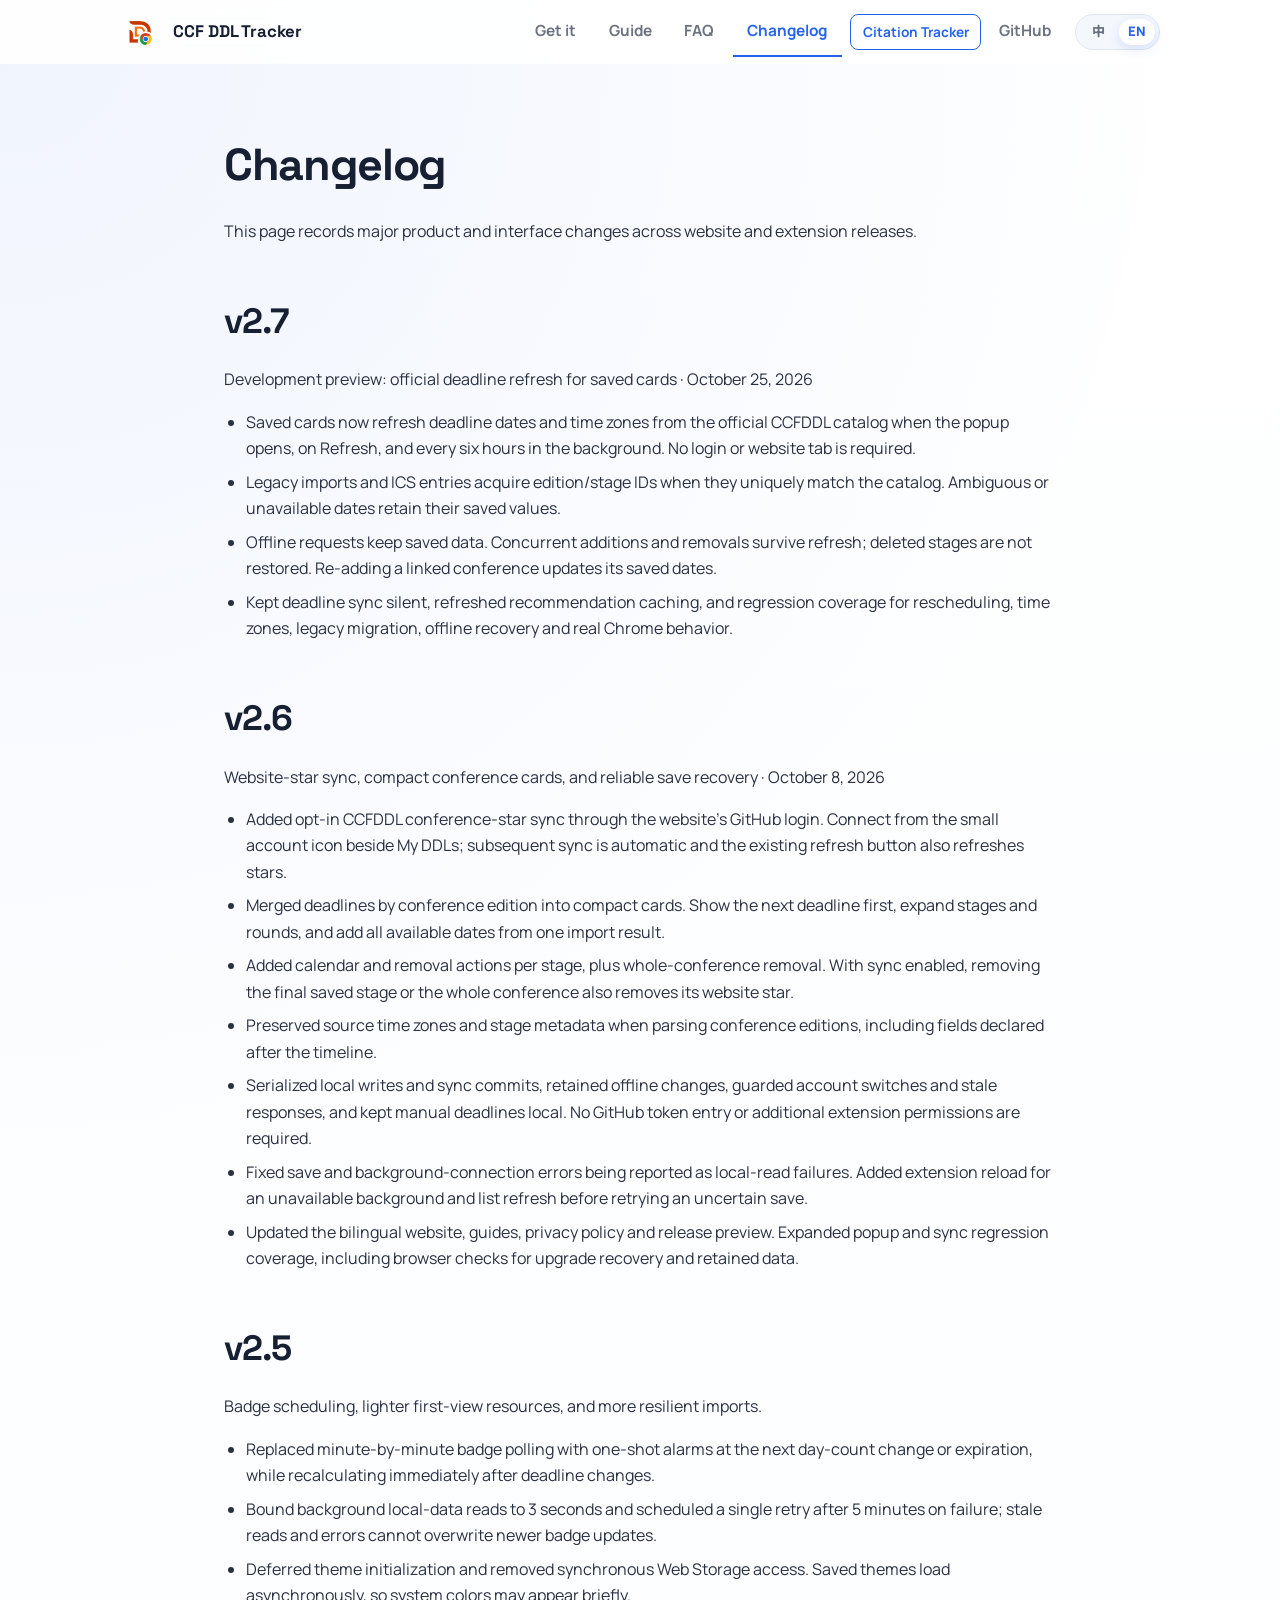
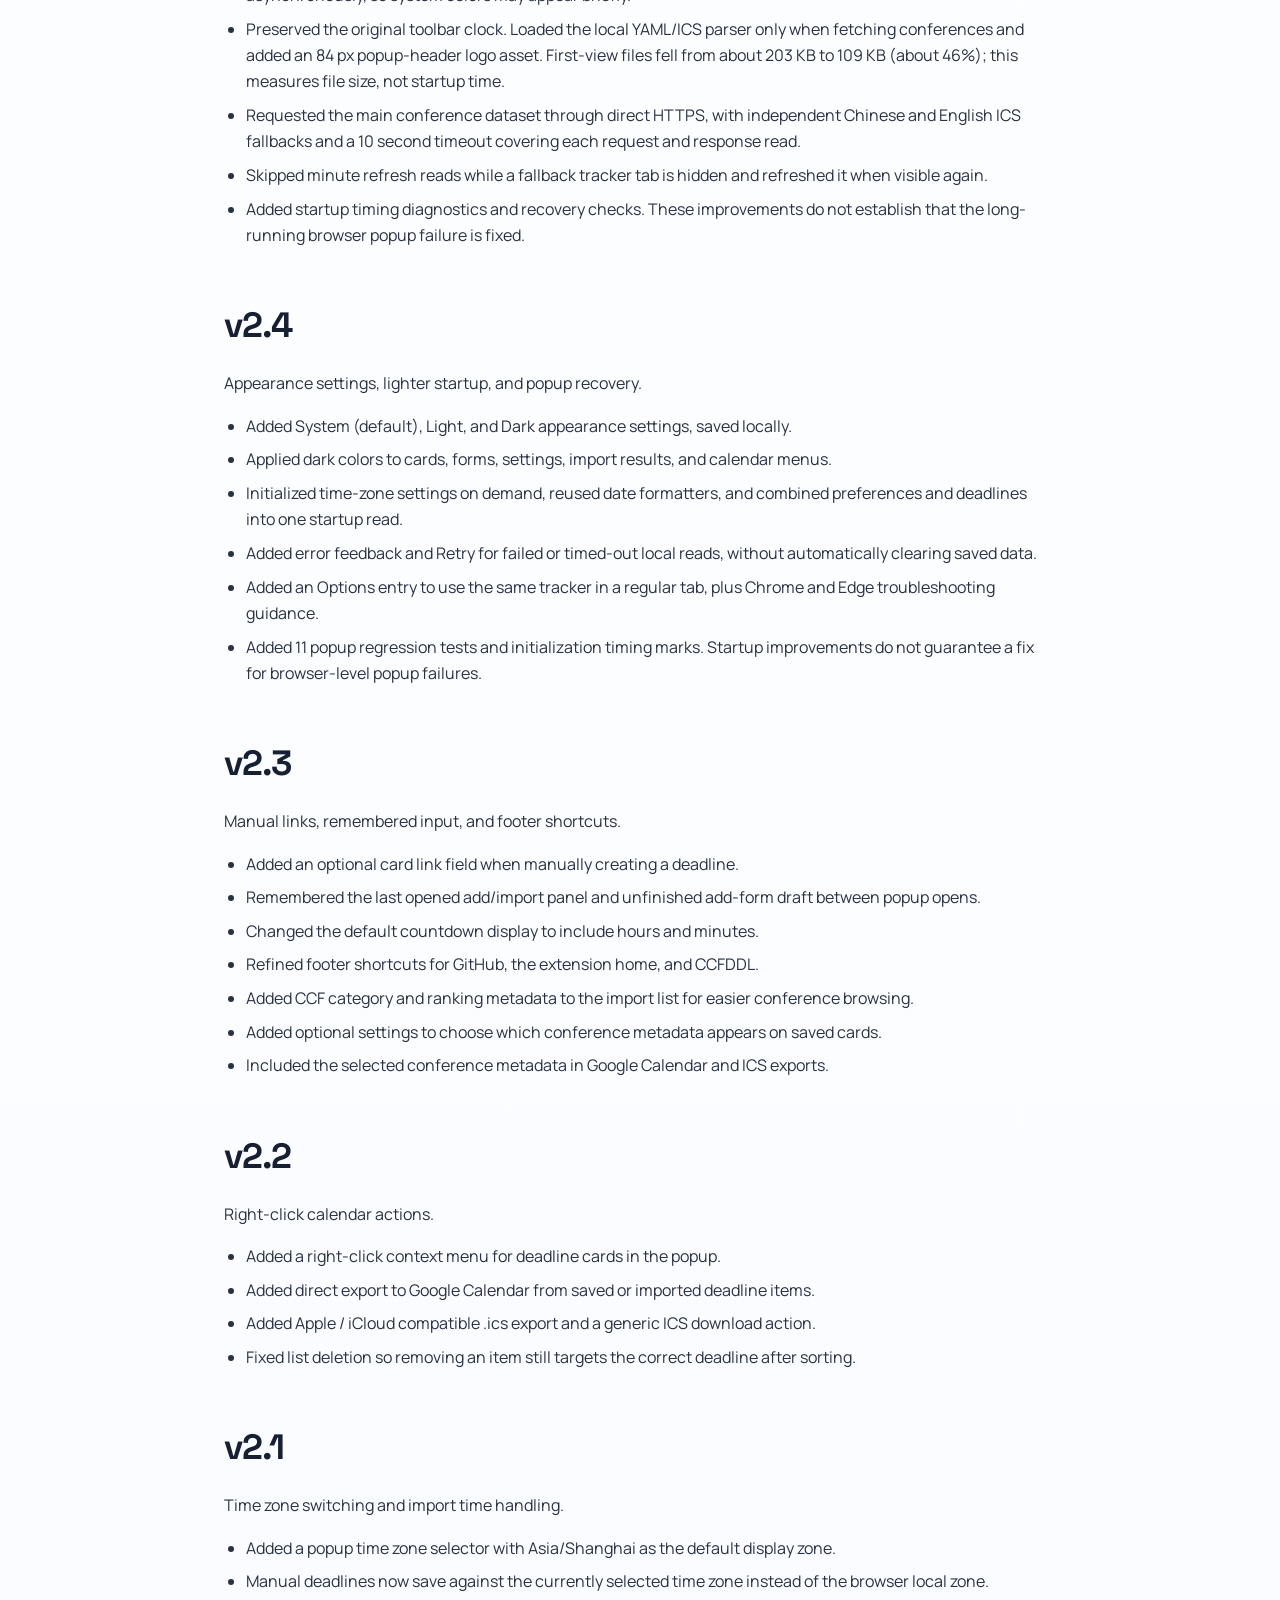
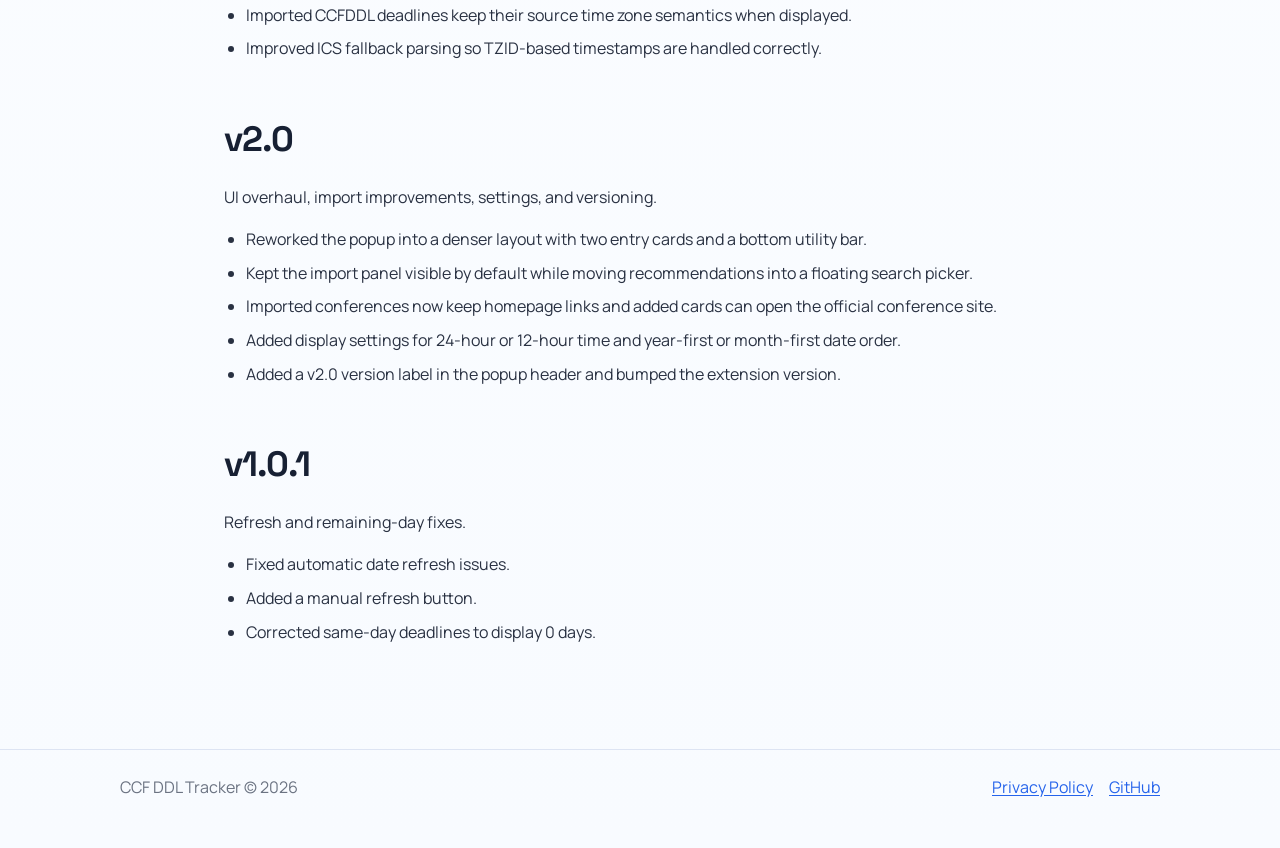
==== commit 314986a1: "Update website with v2.7 feature preview and installation guidance" ====
--- a/website/changelog/index.html
+++ b/website/changelog/index.html
@@ -76,6 +76,15 @@
             <p data-i18n="changelog.intro">
                 This page records major product and interface changes across website and extension releases.
             </p>
+
+            <h2 data-i18n="changelog.v27.title">v2.7</h2>
+            <p data-i18n="changelog.v27.subtitle">Development preview: official deadline refresh for saved cards · October 25, 2026</p>
+            <ul>
+                <li data-i18n="changelog.v27.item1">Saved cards now refresh deadline dates and time zones from the official CCFDDL catalog when the popup opens, on Refresh, and every six hours in the background. No login or website tab is required.</li>
+                <li data-i18n="changelog.v27.item2">Legacy imports and ICS entries acquire edition/stage IDs when they uniquely match the catalog. Ambiguous or unavailable dates retain their saved values.</li>
+                <li data-i18n="changelog.v27.item3">Offline requests keep saved data. Concurrent additions and removals survive refresh; deleted stages are not restored. Re-adding a linked conference updates its saved dates.</li>
+                <li data-i18n="changelog.v27.item4">Kept deadline sync silent, refreshed recommendation caching, and regression coverage for rescheduling, time zones, legacy migration, offline recovery and real Chrome behavior.</li>
+            </ul>
 
             <h2 data-i18n="changelog.v26.title">v2.6</h2>
             <p data-i18n="changelog.v26.subtitle">Website-star sync, compact conference cards, and reliable save recovery · October 8, 2026</p>
@@ -172,6 +181,6 @@
         </div>
     </footer>
 
-    <script src="../script.js"></script>
+    <script src="../script.js?v=4bc177d518ba"></script>
 </body>
 </html>
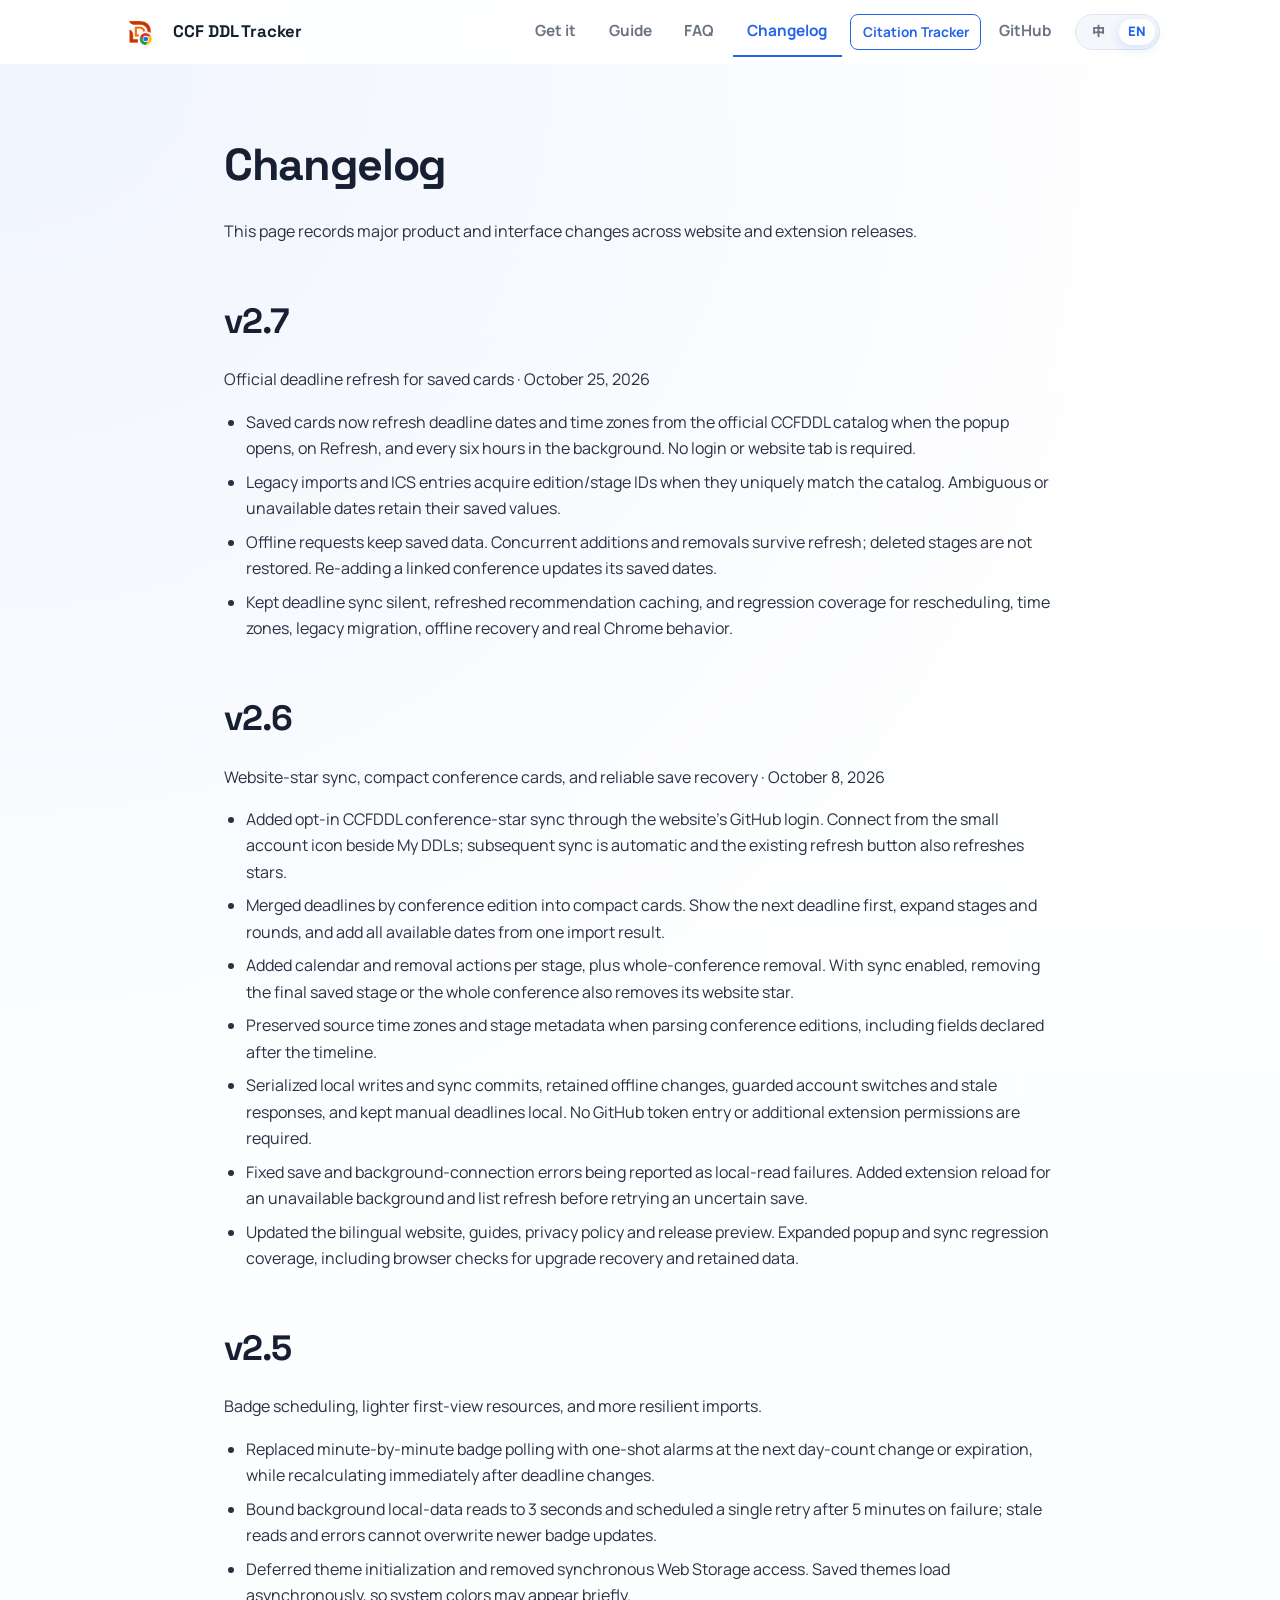
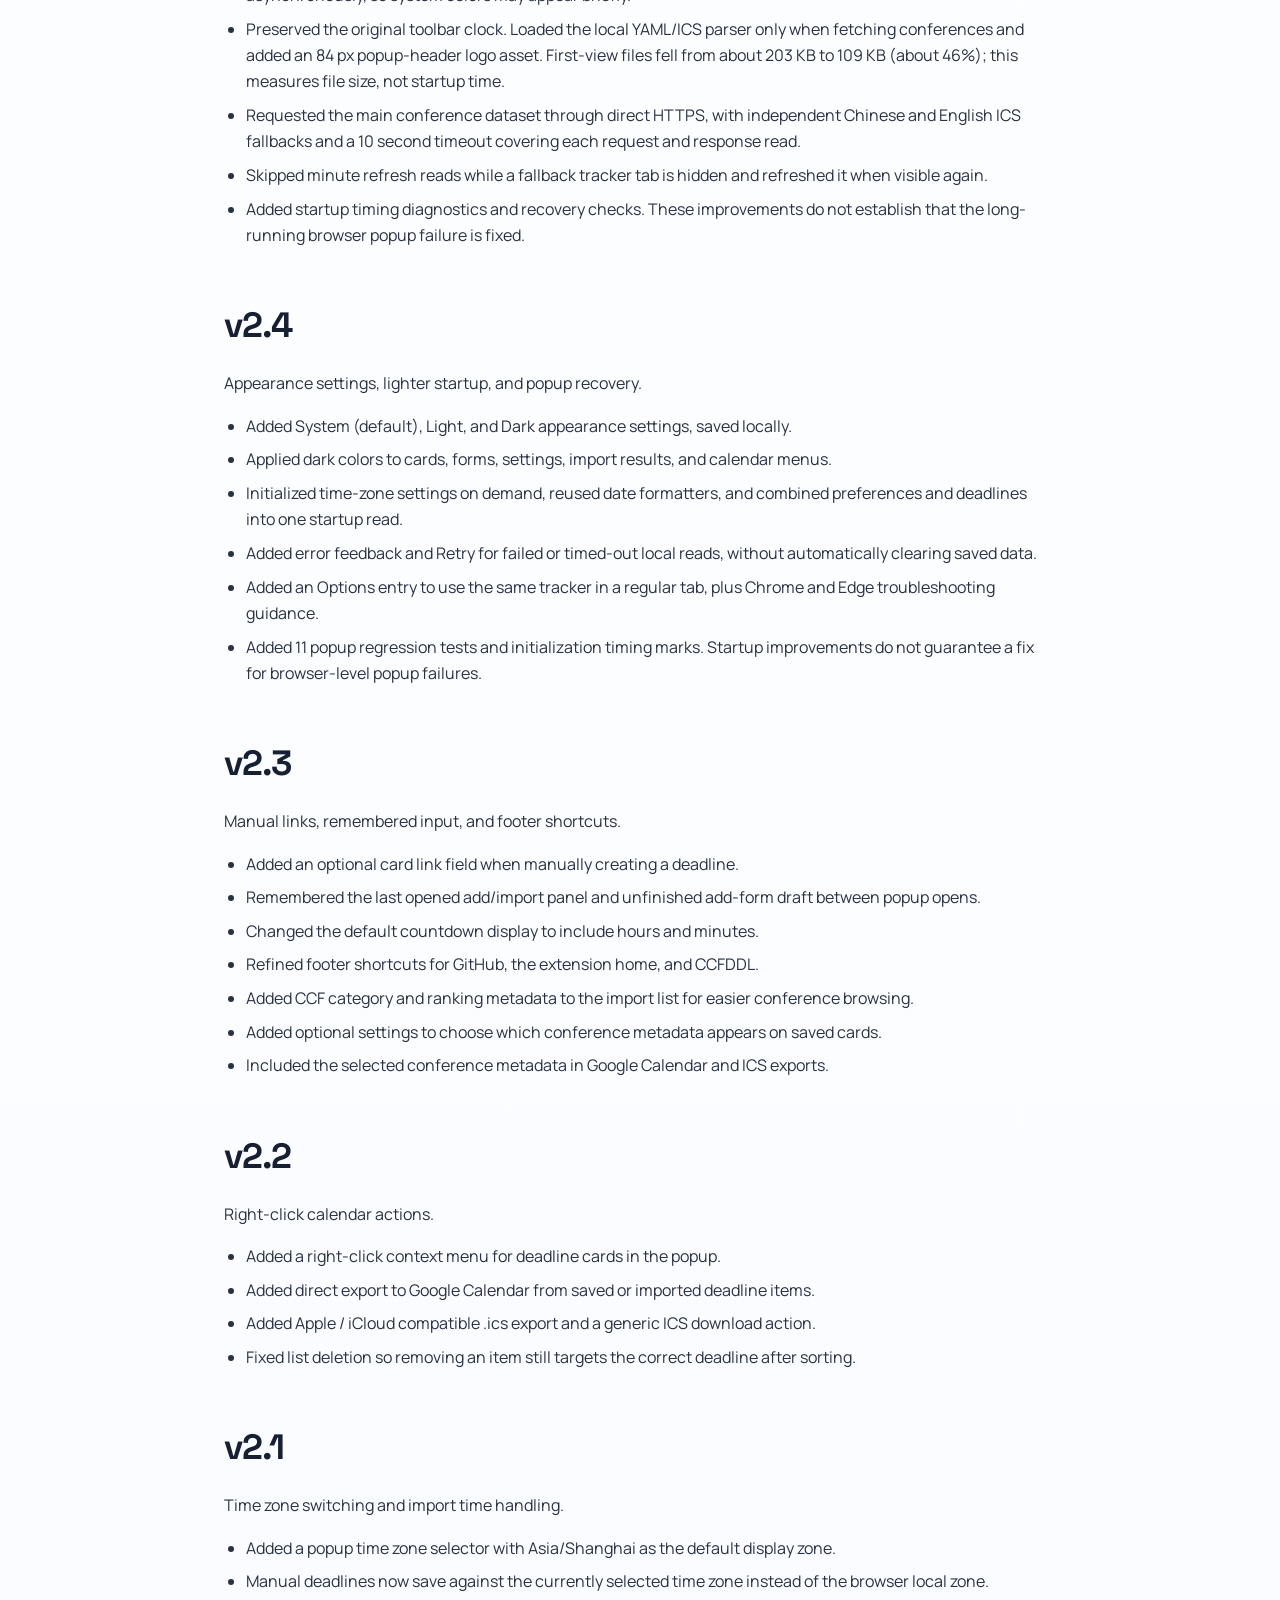
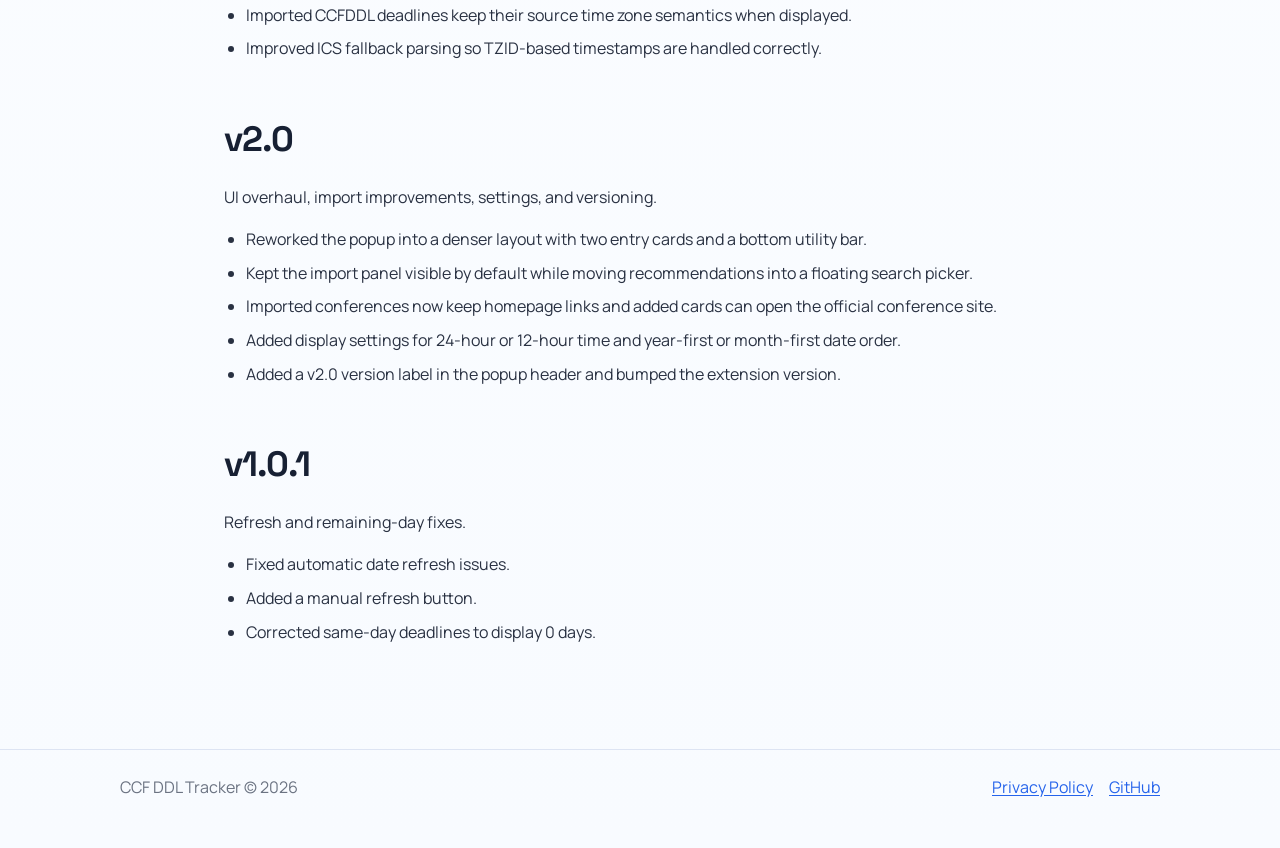
==== commit da3e200a: "Publish v2.7 source with official deadline refresh and updated documentation" ====
--- a/website/changelog/index.html
+++ b/website/changelog/index.html
@@ -78,7 +78,7 @@
             </p>
 
             <h2 data-i18n="changelog.v27.title">v2.7</h2>
-            <p data-i18n="changelog.v27.subtitle">Development preview: official deadline refresh for saved cards · October 25, 2026</p>
+            <p data-i18n="changelog.v27.subtitle">Official deadline refresh for saved cards · October 25, 2026</p>
             <ul>
                 <li data-i18n="changelog.v27.item1">Saved cards now refresh deadline dates and time zones from the official CCFDDL catalog when the popup opens, on Refresh, and every six hours in the background. No login or website tab is required.</li>
                 <li data-i18n="changelog.v27.item2">Legacy imports and ICS entries acquire edition/stage IDs when they uniquely match the catalog. Ambiguous or unavailable dates retain their saved values.</li>
@@ -181,6 +181,6 @@
         </div>
     </footer>
 
-    <script src="../script.js?v=4bc177d518ba"></script>
+    <script src="../script.js?v=d96e9c5315ad"></script>
 </body>
 </html>
